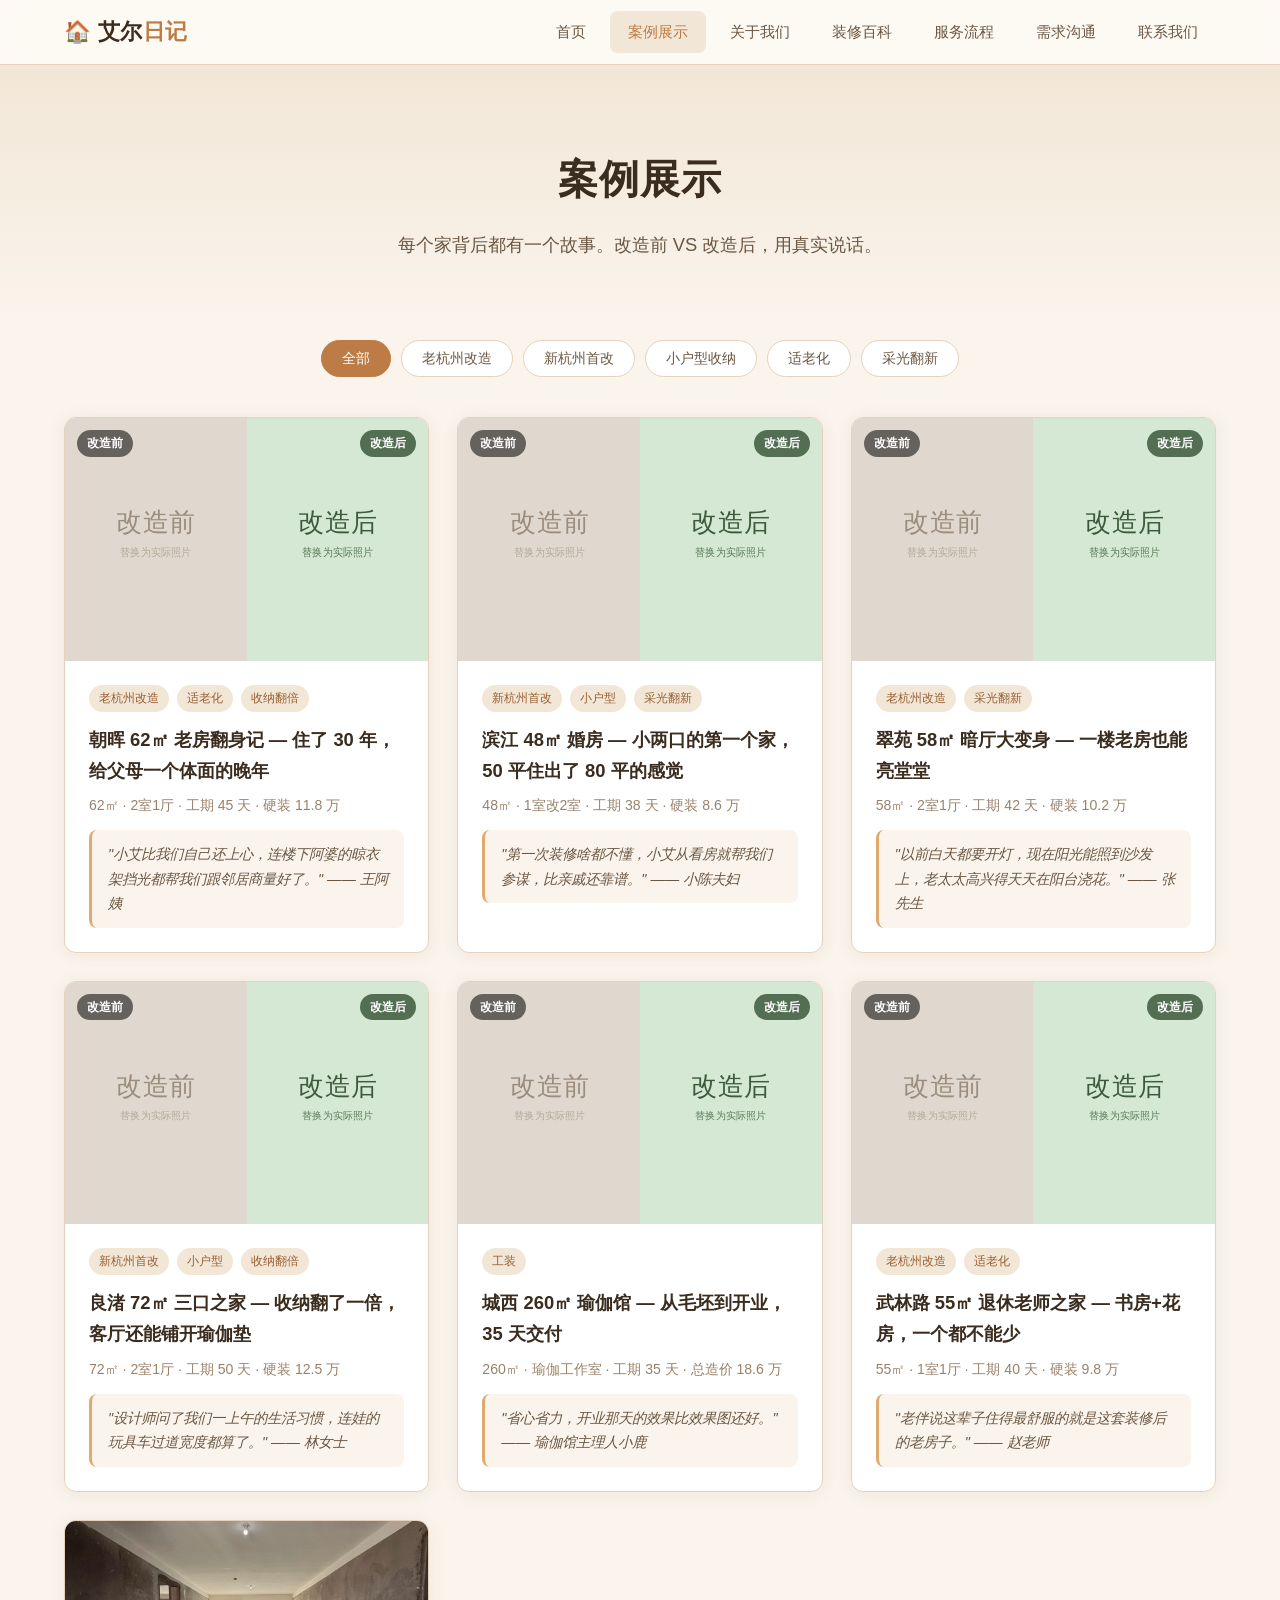
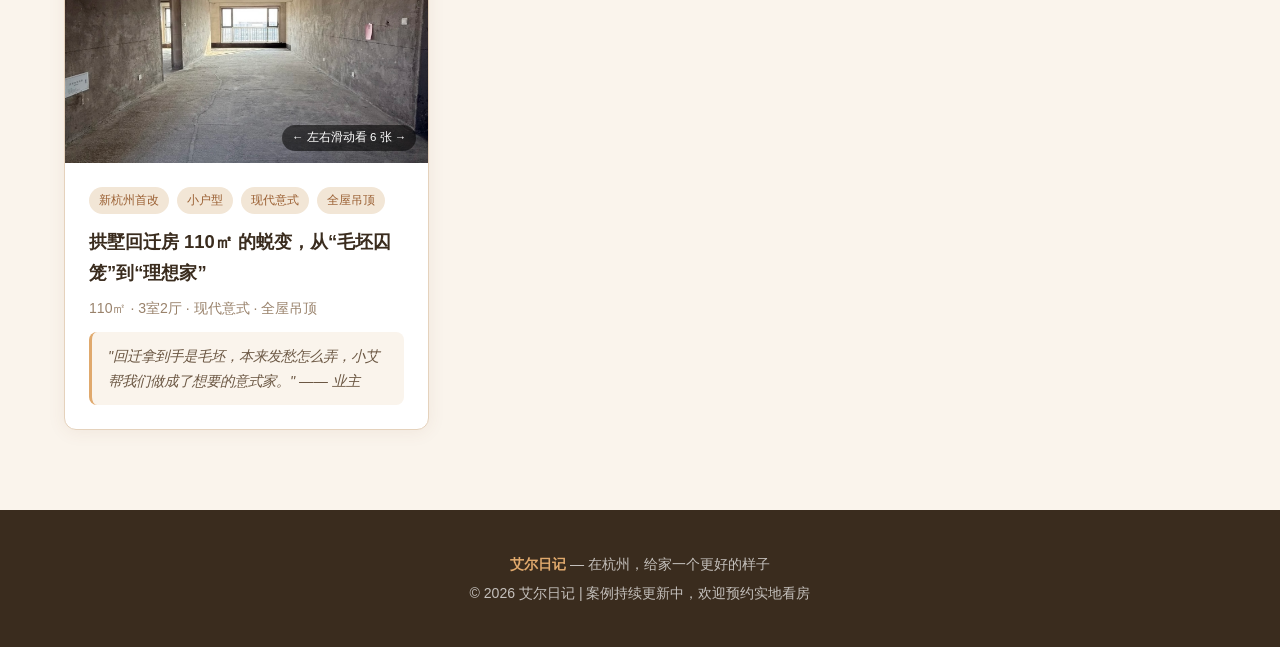
==== cases.html @ b2e61231 "艾尔日记官网 v1.0 上线版" ====
<!DOCTYPE html>
<html lang="zh-CN">
<head>
  <meta charset="UTF-8">
  <meta name="viewport" content="width=device-width, initial-scale=1.0">
  <meta name="description" content="艾尔日记案例展示 — 杭州老破小改造真实案例，改造前后对比，业主真实评价。">
  <title>案例展示 — 艾尔日记</title>
  <link rel="stylesheet" href="css/style.css">
</head>
<body>

<nav class="nav">
  <div class="nav-inner">
    <a href="index.html" class="nav-logo">🏠 艾尔<span>日记</span></a>
    <button class="nav-toggle" aria-label="菜单"><span></span><span></span><span></span></button>
    <ul class="nav-links">
      <li><a href="index.html">首页</a></li>
      <li><a href="cases.html" class="active">案例展示</a></li>
      <li><a href="about.html">关于我们</a></li>
      <li><a href="wiki.html">装修百科</a></li>
      <li><a href="process.html">服务流程</a></li>
      <li><a href="inquiry.html">需求沟通</a></li>
      <li><a href="contact.html">联系我们</a></li>
    </ul>
  </div>
</nav>

<section class="page-hero">
  <h1>案例展示</h1>
  <p class="subtitle">每个家背后都有一个故事。改造前 VS 改造后，用真实说话。</p>
</section>

<div class="filter-bar">
  <button class="filter-btn active" data-tag="all">全部</button>
  <button class="filter-btn" data-tag="老杭州">老杭州改造</button>
  <button class="filter-btn" data-tag="新杭州">新杭州首改</button>
  <button class="filter-btn" data-tag="小户型">小户型收纳</button>
  <button class="filter-btn" data-tag="适老化">适老化</button>
  <button class="filter-btn" data-tag="采光">采光翻新</button>
</div>

<div class="case-grid">

  <!-- 案例 1 -->
  <article class="case-card">
    <div class="case-compare">
      <img src="images/placeholder-before.svg" alt="改造前" onerror="this.style.background='#e0d8cf'; this.style.display='flex'; this.style.alignItems='center'; this.style.justifyContent='center'; this.nextElementSibling.style.background='#3d5a3c20'; this.nextElementSibling.style.display='flex'; this.nextElementSibling.style.alignItems='center'; this.nextElementSibling.style.justifyContent='center';">
      <img src="images/placeholder-after.svg" alt="改造后">
      <span class="compare-label before">改造前</span>
      <span class="compare-label after">改造后</span>
    </div>
    <div class="case-body">
      <div class="case-tags">
        <span class="case-tag">老杭州改造</span>
        <span class="case-tag">适老化</span>
        <span class="case-tag">收纳翻倍</span>
      </div>
      <h3>朝晖 62㎡ 老房翻身记 — 住了 30 年，给父母一个体面的晚年</h3>
      <div class="case-info">62㎡ · 2室1厅 · 工期 45 天 · 硬装 11.8 万</div>
      <div class="case-quote">"小艾比我们自己还上心，连楼下阿婆的晾衣架挡光都帮我们跟邻居商量好了。" —— 王阿姨</div>
    </div>
  </article>

  <!-- 案例 2 -->
  <article class="case-card">
    <div class="case-compare">
      <img src="images/placeholder-before.svg" alt="改造前" onerror="this.style.background='#e0d8cf'; this.style.display='flex'; this.style.alignItems='center'; this.style.justifyContent='center'; this.nextElementSibling.style.background='#3d5a3c20'; this.nextElementSibling.style.display='flex'; this.nextElementSibling.style.alignItems='center'; this.nextElementSibling.style.justifyContent='center';">
      <img src="images/placeholder-after.svg" alt="改造后">
      <span class="compare-label before">改造前</span>
      <span class="compare-label after">改造后</span>
    </div>
    <div class="case-body">
      <div class="case-tags">
        <span class="case-tag">新杭州首改</span>
        <span class="case-tag">小户型</span>
        <span class="case-tag">采光翻新</span>
      </div>
      <h3>滨江 48㎡ 婚房 — 小两口的第一个家，50 平住出了 80 平的感觉</h3>
      <div class="case-info">48㎡ · 1室改2室 · 工期 38 天 · 硬装 8.6 万</div>
      <div class="case-quote">"第一次装修啥都不懂，小艾从看房就帮我们参谋，比亲戚还靠谱。" —— 小陈夫妇</div>
    </div>
  </article>

  <!-- 案例 3 -->
  <article class="case-card">
    <div class="case-compare">
      <img src="images/placeholder-before.svg" alt="改造前" onerror="this.style.background='#e0d8cf'; this.style.display='flex'; this.style.alignItems='center'; this.style.justifyContent='center'; this.nextElementSibling.style.background='#3d5a3c20'; this.nextElementSibling.style.display='flex'; this.nextElementSibling.style.alignItems='center'; this.nextElementSibling.style.justifyContent='center';">
      <img src="images/placeholder-after.svg" alt="改造后">
      <span class="compare-label before">改造前</span>
      <span class="compare-label after">改造后</span>
    </div>
    <div class="case-body">
      <div class="case-tags">
        <span class="case-tag">老杭州改造</span>
        <span class="case-tag">采光翻新</span>
      </div>
      <h3>翠苑 58㎡ 暗厅大变身 — 一楼老房也能亮堂堂</h3>
      <div class="case-info">58㎡ · 2室1厅 · 工期 42 天 · 硬装 10.2 万</div>
      <div class="case-quote">"以前白天都要开灯，现在阳光能照到沙发上，老太太高兴得天天在阳台浇花。" —— 张先生</div>
    </div>
  </article>

  <!-- 案例 4 -->
  <article class="case-card">
    <div class="case-compare">
      <img src="images/placeholder-before.svg" alt="改造前" onerror="this.style.background='#e0d8cf'; this.style.display='flex'; this.style.alignItems='center'; this.style.justifyContent='center'; this.nextElementSibling.style.background='#3d5a3c20'; this.nextElementSibling.style.display='flex'; this.nextElementSibling.style.alignItems='center'; this.nextElementSibling.style.justifyContent='center';">
      <img src="images/placeholder-after.svg" alt="改造后">
      <span class="compare-label before">改造前</span>
      <span class="compare-label after">改造后</span>
    </div>
    <div class="case-body">
      <div class="case-tags">
        <span class="case-tag">新杭州首改</span>
        <span class="case-tag">小户型</span>
        <span class="case-tag">收纳翻倍</span>
      </div>
      <h3>良渚 72㎡ 三口之家 — 收纳翻了一倍，客厅还能铺开瑜伽垫</h3>
      <div class="case-info">72㎡ · 2室1厅 · 工期 50 天 · 硬装 12.5 万</div>
      <div class="case-quote">"设计师问了我们一上午的生活习惯，连娃的玩具车过道宽度都算了。" —— 林女士</div>
    </div>
  </article>

  <!-- 案例 5 -->
  <article class="case-card">
    <div class="case-compare">
      <img src="images/placeholder-before.svg" alt="改造前" onerror="this.style.background='#e0d8cf'; this.style.display='flex'; this.style.alignItems='center'; this.style.justifyContent='center'; this.nextElementSibling.style.background='#3d5a3c20'; this.nextElementSibling.style.display='flex'; this.nextElementSibling.style.alignItems='center'; this.nextElementSibling.style.justifyContent='center';">
      <img src="images/placeholder-after.svg" alt="改造后">
      <span class="compare-label before">改造前</span>
      <span class="compare-label after">改造后</span>
    </div>
    <div class="case-body">
      <div class="case-tags">
        <span class="case-tag">工装</span>
      </div>
      <h3>城西 260㎡ 瑜伽馆 — 从毛坯到开业，35 天交付</h3>
      <div class="case-info">260㎡ · 瑜伽工作室 · 工期 35 天 · 总造价 18.6 万</div>
      <div class="case-quote">"省心省力，开业那天的效果比效果图还好。" —— 瑜伽馆主理人小鹿</div>
    </div>
  </article>

  <!-- 案例 6 -->
  <article class="case-card">
    <div class="case-compare">
      <img src="images/placeholder-before.svg" alt="改造前" onerror="this.style.background='#e0d8cf'; this.style.display='flex'; this.style.alignItems='center'; this.style.justifyContent='center'; this.nextElementSibling.style.background='#3d5a3c20'; this.nextElementSibling.style.display='flex'; this.nextElementSibling.style.alignItems='center'; this.nextElementSibling.style.justifyContent='center';">
      <img src="images/placeholder-after.svg" alt="改造后">
      <span class="compare-label before">改造前</span>
      <span class="compare-label after">改造后</span>
    </div>
    <div class="case-body">
      <div class="case-tags">
        <span class="case-tag">老杭州改造</span>
        <span class="case-tag">适老化</span>
      </div>
      <h3>武林路 55㎡ 退休老师之家 — 书房+花房，一个都不能少</h3>
      <div class="case-info">55㎡ · 1室1厅 · 工期 40 天 · 硬装 9.8 万</div>
      <div class="case-quote">"老伴说这辈子住得最舒服的就是这套装修后的老房子。" —— 赵老师</div>
    </div>
  </article>

  <!-- 案例 7：拱墅回迁房 110㎡ 六图相册 -->
  <article class="case-card">
    <div class="case-gallery-wrap">
      <div class="case-gallery">
        <img src="images/case-gs-1.jpg" alt="拱墅回迁房 改造实景 1">
        <img src="images/case-gs-2.jpg" alt="拱墅回迁房 改造实景 2">
        <img src="images/case-gs-3.jpg" alt="拱墅回迁房 改造实景 3">
        <img src="images/case-gs-4.jpg" alt="拱墅回迁房 改造实景 4">
        <img src="images/case-gs-5.jpg" alt="拱墅回迁房 改造实景 5">
        <img src="images/case-gs-6.jpg" alt="拱墅回迁房 改造实景 6">
        <span class="gallery-hint">← 左右滑动看 6 张 →</span>
      </div>
    </div>
    <div class="case-body">
      <div class="case-tags">
        <span class="case-tag">新杭州首改</span>
        <span class="case-tag">小户型</span>
        <span class="case-tag">现代意式</span>
        <span class="case-tag">全屋吊顶</span>
      </div>
      <h3>拱墅回迁房 110㎡ 的蜕变，从“毛坯囚笼”到“理想家”</h3>
      <div class="case-info">110㎡ · 3室2厅 · 现代意式 · 全屋吊顶</div>
      <div class="case-quote">"回迁拿到手是毛坯，本来发愁怎么弄，小艾帮我们做成了想要的意式家。" —— 业主</div>
    </div>
  </article>

</div>

<!-- 图片放大灯箱 -->
<div class="lightbox" id="lightbox" aria-hidden="true">
  <button class="lightbox-close" type="button" aria-label="关闭">&times;</button>
  <button class="lightbox-prev" type="button" aria-label="上一张">&#10094;</button>
  <img class="lightbox-img" src="" alt="">
  <button class="lightbox-next" type="button" aria-label="下一张">&#10095;</button>
</div>

<footer class="footer">
  <p><span class="footer-name">艾尔日记</span> — 在杭州，给家一个更好的样子</p>
  <p>© 2026 艾尔日记 | 案例持续更新中，欢迎预约实地看房</p>
</footer>

<script src="js/main.js"></script>
</body>
</html>
---- css/style.css ----
/* ===== 艾尔日记 — 全局样式 ===== */
:root {
  --primary: #BD7B45;
  --primary-dark: #9A5F32;
  --primary-soft: #C98A57;
  --secondary: #7A5235;
  --accent: #E0A96D;
  --accent-soft: #F0E2D0;
  --bg: #FAF4EC;
  --bg-light: #F2E6D6;
  --text: #3A2C1E;
  --text-light: #6B5743;
  --text-muted: #99826B;
  --white: #FFFFFF;
  --border: #E5D2BC;
  --shadow: 0 2px 18px rgba(122, 82, 53, 0.08);
  --shadow-hover: 0 6px 28px rgba(122, 82, 53, 0.16);
  --radius: 12px;
  --radius-sm: 8px;
  --max-width: 1200px;
  --font-main: "PingFang SC", "Microsoft YaHei", "Hiragino Sans GB", -apple-system, sans-serif;
}

*, *::before, *::after { box-sizing: border-box; margin: 0; padding: 0; }

html { scroll-behavior: smooth; font-size: 16px; }

body {
  font-family: var(--font-main);
  color: var(--text);
  background: var(--bg);
  line-height: 1.7;
  -webkit-font-smoothing: antialiased;
  background-image: url('images/pattern.svg');
  background-repeat: repeat;
  background-size: 200px;
  overflow-x: hidden;
}

a { color: var(--primary); text-decoration: none; transition: color 0.2s; }
a:hover { color: var(--primary-dark); }

img { max-width: 100%; height: auto; display: block; }

/* ===== 导航 ===== */
.nav {
  position: sticky; top: 0; z-index: 100;
  background: rgba(253, 249, 243, 0.92);
  backdrop-filter: blur(12px);
  border-bottom: 1px solid var(--border);
}
.nav-inner {
  max-width: var(--max-width);
  margin: 0 auto;
  padding: 0 24px;
  display: flex;
  align-items: center;
  justify-content: space-between;
  height: 64px;
}
.nav-logo {
  font-size: 1.35rem;
  font-weight: 700;
  color: var(--text);
  letter-spacing: 0.02em;
}
.nav-logo span { color: var(--primary); }
.nav-links { display: flex; gap: 6px; list-style: none; }
.nav-links a {
  display: block;
  padding: 8px 18px;
  border-radius: var(--radius-sm);
  color: var(--text-light);
  font-size: 0.95rem;
  transition: all 0.2s;
}
.nav-links a:hover,
.nav-links a.active {
  background: var(--bg-light);
  color: var(--primary);
}
.nav-toggle { display: none; background: none; border: none; cursor: pointer; padding: 8px; }
.nav-toggle span { display: block; width: 24px; height: 2px; background: var(--text); margin: 5px 0; transition: 0.3s; border-radius: 2px; }

/* ===== 容器 ===== */
.container { max-width: var(--max-width); margin: 0 auto; padding: 0 24px; }

/* ===== 页面头部 ===== */
.page-hero {
  text-align: center;
  padding: 80px 24px 60px;
  background: linear-gradient(180deg, var(--bg-light) 0%, var(--bg) 100%);
}
.page-hero h1 {
  font-size: 2.5rem;
  font-weight: 700;
  color: var(--text);
  margin-bottom: 16px;
  letter-spacing: 0.03em;
}
.page-hero .subtitle {
  font-size: 1.15rem;
  color: var(--text-light);
  max-width: 600px;
  margin: 0 auto;
}

/* ===== 按钮 ===== */
.btn {
  display: inline-block;
  padding: 14px 36px;
  border-radius: 50px;
  font-size: 1rem;
  font-weight: 600;
  text-align: center;
  cursor: pointer;
  border: none;
  transition: all 0.25s;
  font-family: var(--font-main);
}
.btn-primary {
  background: var(--primary);
  color: var(--white);
}
.btn-primary:hover {
  background: var(--primary-dark);
  color: var(--white);
  transform: translateY(-1px);
  box-shadow: var(--shadow-hover);
}
.btn-outline {
  background: var(--white);
  color: var(--primary);
  border: 2px solid var(--primary);
}
.btn-outline:hover {
  background: var(--primary);
  color: var(--white);
}

/* ===== 首页 Hero ===== */
.hero {
  padding: 80px 24px 60px;
  background: linear-gradient(180deg, var(--bg-light) 0%, var(--bg) 100%);
}
.hero-inner {
  max-width: var(--max-width);
  margin: 0 auto;
  display: flex;
  flex-direction: column;
  gap: 32px;
}
.hero-text { text-align: left; }
.hero-text h1 {
  font-size: 2.9rem;
  font-weight: 800;
  color: var(--text);
  margin-bottom: 18px;
  letter-spacing: 0.03em;
  line-height: 1.25;
}
.hero-text h1 span { color: var(--primary); }
.hero-text .hero-desc {
  font-size: 1.18rem;
  color: var(--text-light);
  max-width: 560px;
  margin: 0;
  line-height: 1.8;
}
.hero-bottom {
  display: grid;
  grid-template-columns: 1fr 0.8fr;
  gap: 40px;
  align-items: center;
}
.hero-btns { display: flex; gap: 16px; flex-wrap: wrap; }
.hero-visual {
  display: flex;
  justify-content: center;
  align-items: center;
}
.hero-visual img {
  width: 100%;
  max-width: 420px;
  height: auto;
  border-radius: var(--radius);
  box-shadow: var(--shadow-hover);
}

/* ===== 图片放大灯箱 ===== */
.lightbox {
  position: fixed;
  inset: 0;
  background: rgba(30, 22, 14, 0.92);
  display: none;
  align-items: center;
  justify-content: center;
  z-index: 200;
  padding: 24px;
}
.lightbox.open { display: flex; }
.lightbox-img {
  max-width: 92vw;
  max-height: 86vh;
  border-radius: var(--radius-sm);
  box-shadow: 0 10px 40px rgba(0,0,0,0.5);
  object-fit: contain;
}
.lightbox-close,
.lightbox-prev,
.lightbox-next {
  position: absolute;
  background: rgba(255,255,255,0.15);
  color: #fff;
  border: none;
  cursor: pointer;
  border-radius: 50%;
  display: flex;
  align-items: center;
  justify-content: center;
  transition: background 0.2s;
}
.lightbox-close:hover,
.lightbox-prev:hover,
.lightbox-next:hover { background: rgba(255,255,255,0.32); }
.lightbox-close { top: 18px; right: 18px; width: 44px; height: 44px; font-size: 1.8rem; line-height: 1; }
.lightbox-prev,
.lightbox-next { top: 50%; transform: translateY(-50%); width: 48px; height: 48px; font-size: 1.5rem; }
.lightbox-prev { left: 14px; }
.lightbox-next { right: 14px; }
.case-gallery img,
.case-compare img { cursor: zoom-in; }

/* ===== 关于页插画 ===== */
.about-hero-img {
  display: flex;
  justify-content: center;
  margin: 0 auto 4px;
}
.about-intro { margin-top: 0; }
.about-hero-img img {
  width: 100%;
  max-width: 420px;
  height: auto;
}

/* ===== 联系页装饰 ===== */
.contact-deco {
  width: 64px;
  height: 64px;
  margin-bottom: 4px;
}

/* ===== 信任标签 ===== */
.trust-bar {
  display: flex;
  justify-content: center;
  gap: 32px;
  flex-wrap: wrap;
  padding: 40px 24px;
  max-width: var(--max-width);
  margin: 0 auto;
}
.trust-item {
  display: flex;
  align-items: center;
  gap: 10px;
  color: var(--text-light);
  font-size: 0.95rem;
}
.trust-item .trust-icon {
  width: 40px; height: 40px;
  background: var(--bg-light);
  border-radius: 50%;
  display: flex; align-items: center; justify-content: center;
  font-size: 1.2rem;
  flex-shrink: 0;
}

/* ===== 信任数据带 ===== */
.stat-band {
  display: grid;
  grid-template-columns: repeat(4, 1fr);
  gap: 24px;
  max-width: var(--max-width);
  margin: 24px auto;
  padding: 44px 32px;
  background: linear-gradient(135deg, var(--primary) 0%, var(--primary-dark) 100%);
  border-radius: var(--radius);
  box-shadow: var(--shadow-hover);
}
.stat-item { text-align: center; color: var(--white); }
.stat-num {
  font-size: 2.8rem;
  font-weight: 800;
  line-height: 1;
  letter-spacing: -0.02em;
}
.stat-num span { font-size: 1.2rem; font-weight: 600; margin-left: 2px; }
.stat-label {
  margin-top: 8px;
  font-size: 0.9rem;
  opacity: 0.92;
}

/* ===== 免费服务 CTA ===== */
.free-cta {
  max-width: var(--max-width);
  margin: 0 auto;
  padding: 60px 24px 40px;
  text-align: center;
}
.free-cta-title {
  font-size: 1.7rem;
  font-weight: 700;
  color: var(--text);
  margin-bottom: 32px;
}
.free-cta-grid {
  display: grid;
  grid-template-columns: repeat(3, 1fr);
  gap: 24px;
}
.free-card {
  background: var(--white);
  border-radius: var(--radius);
  padding: 40px 28px;
  box-shadow: var(--shadow);
  border: 1px solid var(--border);
  transition: all 0.3s;
  color: var(--text);
}
.free-card:hover {
  transform: translateY(-4px);
  box-shadow: var(--shadow-hover);
  border-color: var(--primary);
}
.free-icon {
  font-size: 3.4rem;
  margin-bottom: 16px;
}
.free-card p {
  line-height: 1.85;
  font-size: 0.9rem;
}
.free-card h3 {
  font-size: 1.2rem;
  margin-bottom: 8px;
  color: var(--primary-dark);
}
.free-card p {
  color: var(--text-light);
  font-size: 0.92rem;
}

/* ===== 双入口卡片 ===== */
.dual-entry {
  display: grid;
  grid-template-columns: 1fr 1fr;
  gap: 24px;
  padding: 40px 24px 80px;
  max-width: var(--max-width);
  margin: 0 auto;
}
.entry-card {
  background: var(--white);
  border-radius: var(--radius);
  padding: 48px 40px;
  box-shadow: var(--shadow);
  transition: all 0.3s;
  border: 1px solid var(--border);
}
.entry-card:hover {
  transform: translateY(-4px);
  box-shadow: var(--shadow-hover);
}
.entry-card .card-icon { font-size: 2.5rem; margin-bottom: 16px; }
.entry-card h3 {
  font-size: 1.4rem;
  font-weight: 700;
  margin-bottom: 12px;
  color: var(--text);
}
.entry-card p {
  color: var(--text-light);
  margin-bottom: 24px;
  line-height: 1.8;
}
.entry-card .card-tags { display: flex; gap: 8px; flex-wrap: wrap; }
.entry-card .tag {
  padding: 4px 12px;
  background: var(--bg-light);
  border-radius: 50px;
  font-size: 0.82rem;
  color: var(--text-light);
}

/* ===== 案例卡片 ===== */
.case-grid {
  display: grid;
  grid-template-columns: repeat(auto-fill, minmax(300px, 1fr));
  gap: 28px;
  padding: 40px 24px 80px;
  max-width: var(--max-width);
  margin: 0 auto;
}
.case-grid > * { min-width: 0; }
.case-card {
  background: var(--white);
  border-radius: var(--radius);
  overflow: hidden;
  box-shadow: var(--shadow);
  transition: all 0.3s;
  border: 1px solid var(--border);
}
.case-card:hover {
  transform: translateY(-3px);
  box-shadow: var(--shadow-hover);
}

/* 多图横滑相册 */
.case-gallery {
  display: flex;
  gap: 0;
  overflow-x: auto;
  scroll-snap-type: x mandatory;
  -webkit-overflow-scrolling: touch;
  aspect-ratio: 3 / 2;
  background: var(--bg-light);
}
.case-gallery img {
  flex: 0 0 100%;
  width: 100%;
  height: 100%;
  object-fit: cover;
  scroll-snap-align: start;
}
.case-gallery .gallery-hint {
  position: absolute;
  right: 12px;
  bottom: 12px;
  background: rgba(0,0,0,0.55);
  color: #fff;
  font-size: 0.72rem;
  padding: 3px 10px;
  border-radius: 50px;
  pointer-events: none;
}
.case-gallery-wrap { position: relative; }

.case-compare {
  display: grid;
  grid-template-columns: 1fr 1fr;
  position: relative;
  aspect-ratio: 3/2;
  overflow: hidden;
}
.case-compare img {
  width: 100%; height: 100%;
  object-fit: cover;
}
.case-compare .compare-label {
  position: absolute;
  top: 12px;
  padding: 3px 10px;
  border-radius: 50px;
  font-size: 0.75rem;
  font-weight: 600;
  color: var(--white);
}
.compare-label.before { left: 12px; background: rgba(0,0,0,0.55); }
.compare-label.after { right: 12px; background: rgba(61, 90, 60, 0.85); }
.case-body { padding: 24px; }
.case-body .case-tags { display: flex; gap: 8px; flex-wrap: wrap; margin-bottom: 12px; }
.case-body .case-tag {
  padding: 3px 10px;
  background: var(--bg-light);
  border-radius: 50px;
  font-size: 0.78rem;
  color: var(--primary-dark);
}
.case-body h3 { font-size: 1.15rem; margin-bottom: 8px; color: var(--text); }
.case-body .case-info {
  color: var(--text-muted);
  font-size: 0.88rem;
  margin-bottom: 12px;
}
.case-body .case-quote {
  padding: 12px 16px;
  background: var(--bg);
  border-radius: var(--radius-sm);
  color: var(--text-light);
  font-size: 0.9rem;
  font-style: italic;
  border-left: 3px solid var(--accent);
}

/* ===== 筛选标签 ===== */
.filter-bar {
  display: flex;
  gap: 10px;
  flex-wrap: wrap;
  justify-content: center;
  padding: 20px 24px 0;
}
.filter-btn {
  padding: 8px 20px;
  border-radius: 50px;
  border: 1px solid var(--border);
  background: var(--white);
  color: var(--text-light);
  font-size: 0.9rem;
  cursor: pointer;
  transition: all 0.2s;
  font-family: var(--font-main);
}
.filter-btn:hover, .filter-btn.active {
  background: var(--primary);
  color: var(--white);
  border-color: var(--primary);
}

/* ===== 关于我们 ===== */
.about-section {
  padding: 60px 24px;
  max-width: var(--max-width);
  margin: 0 auto;
}
.about-intro { text-align: center; max-width: 720px; margin: 0 auto 60px; }
.about-intro p { color: var(--text-light); line-height: 1.9; margin-bottom: 16px; font-size: 1.05rem; }
.team-grid {
  display: grid;
  grid-template-columns: repeat(3, 1fr);
  gap: 28px;
  margin-bottom: 60px;
}
.team-card {
  background: var(--white);
  border-radius: var(--radius);
  padding: 40px 28px;
  text-align: center;
  box-shadow: var(--shadow);
  border: 1px solid var(--border);
}
.team-card .team-avatar {
  width: 80px; height: 80px;
  border-radius: 50%;
  background: var(--bg-light);
  margin: 0 auto 20px;
  display: flex; align-items: center; justify-content: center;
  font-size: 2rem;
}
.team-card h3 { font-size: 1.15rem; margin-bottom: 4px; }
.team-card .role {
  color: var(--primary);
  font-size: 0.9rem;
  font-weight: 600;
  margin-bottom: 12px;
}
.team-card p { color: var(--text-light); font-size: 0.9rem; line-height: 1.7; }

/* ===== 价值主张 ===== */
.value-banner {
  background: var(--secondary);
  color: var(--white);
  text-align: center;
  padding: 60px 24px;
  border-radius: var(--radius);
  margin: 40px auto;
  max-width: var(--max-width);
}
.value-banner h2 { font-size: 1.6rem; margin-bottom: 12px; }
.value-banner p { opacity: 0.9; font-size: 1.05rem; }

/* ===== 百科/知识库 ===== */
.wiki-grid {
  display: grid;
  grid-template-columns: repeat(auto-fill, minmax(280px, 1fr));
  gap: 24px;
  padding: 40px 24px 80px;
  max-width: var(--max-width);
  margin: 0 auto;
}
.wiki-grid > * { min-width: 0; }
.wiki-card {
  background: var(--white);
  border-radius: var(--radius);
  padding: 36px 28px;
  box-shadow: var(--shadow);
  border: 1px solid var(--border);
  transition: all 0.3s;
}
.wiki-card:hover { transform: translateY(-2px); box-shadow: var(--shadow-hover); }
.wiki-card .wiki-icon { font-size: 2rem; margin-bottom: 16px; }
.wiki-card h3 { font-size: 1.15rem; margin-bottom: 10px; color: var(--text); }
.wiki-card p { color: var(--text-light); font-size: 0.93rem; line-height: 1.7; }
.wiki-card .wiki-more {
  display: inline-block;
  margin-top: 16px;
  color: var(--primary);
  font-weight: 600;
  font-size: 0.9rem;
}

/* ===== 服务流程 ===== */
.process-section {
  padding: 60px 24px 80px;
  max-width: var(--max-width);
  margin: 0 auto;
}
.process-steps {
  display: flex;
  flex-direction: column;
  gap: 0;
  counter-reset: step;
}
.process-step {
  display: grid;
  grid-template-columns: 80px 1fr;
  gap: 32px;
  padding: 32px 0;
  border-bottom: 1px solid var(--border);
  align-items: start;
}
.process-step:last-child { border-bottom: none; }
.step-number {
  width: 64px; height: 64px;
  border-radius: 50%;
  background: var(--primary);
  color: var(--white);
  display: flex; align-items: center; justify-content: center;
  font-size: 1.5rem;
  font-weight: 700;
  flex-shrink: 0;
}
.step-content h3 { font-size: 1.2rem; margin-bottom: 8px; color: var(--text); }
.step-content p { color: var(--text-light); margin-bottom: 6px; }
.step-content .step-gain {
  display: inline-block;
  padding: 4px 12px;
  background: var(--bg-light);
  border-radius: 50px;
  font-size: 0.85rem;
  color: var(--primary-dark);
  margin-top: 8px;
}
.process-note {
  margin-top: 28px;
  padding: 18px 24px;
  background: var(--bg-light);
  border-radius: var(--radius-sm);
  color: var(--text-light);
  font-size: 0.93rem;
  text-align: center;
}

/* ===== 表单 ===== */
.form-section {
  padding: 60px 24px 80px;
  max-width: var(--max-width);
  margin: 0 auto;
}
.form-wrapper {
  max-width: 720px;
  margin: 0 auto;
  background: var(--white);
  padding: 48px 40px;
  border-radius: var(--radius);
  box-shadow: var(--shadow);
  border: 1px solid var(--border);
}
.form-group { margin-bottom: 24px; }
.form-group label {
  display: block;
  font-weight: 600;
  margin-bottom: 8px;
  color: var(--text);
  font-size: 0.95rem;
}
.form-group input,
.form-group select,
.form-group textarea {
  width: 100%;
  padding: 12px 16px;
  border: 1px solid var(--border);
  border-radius: var(--radius-sm);
  font-size: 0.95rem;
  font-family: var(--font-main);
  color: var(--text);
  background: var(--bg);
  transition: border-color 0.2s;
}
.form-group input:focus,
.form-group select:focus,
.form-group textarea:focus {
  outline: none;
  border-color: var(--primary);
}
.form-group textarea { min-height: 120px; resize: vertical; }
.form-group .help-text {
  font-size: 0.82rem;
  color: var(--text-muted);
  margin-top: 4px;
}
.form-row { display: grid; grid-template-columns: 1fr 1fr; gap: 16px; }
.form-submit { text-align: center; margin-top: 8px; }

/* ===== 联系页 ===== */
.contact-grid {
  display: grid;
  grid-template-columns: 1fr 1fr;
  gap: 40px;
  padding: 40px 24px 80px;
  max-width: var(--max-width);
  margin: 0 auto;
}
.contact-info h2 { font-size: 1.6rem; margin-bottom: 16px; color: var(--text); }
.contact-info .contact-item {
  display: flex; align-items: center; gap: 12px;
  padding: 16px 0;
  border-bottom: 1px solid var(--border);
}
.contact-item .ci-icon { font-size: 1.4rem; flex-shrink: 0; }
.contact-item .ci-text { color: var(--text-light); line-height: 1.6; }
.copy-btn {
  display: inline-block;
  padding: 3px 12px;
  margin-left: 8px;
  background: var(--bg-light);
  border: 1px solid var(--border);
  border-radius: 4px;
  color: var(--primary);
  font-size: 0.8rem;
  cursor: pointer;
  transition: all 0.2s;
  font-family: var(--font-main);
}
.copy-btn:hover { background: var(--primary); color: var(--white); border-color: var(--primary); }
.copy-btn.copied { background: var(--secondary); color: var(--white); border-color: var(--secondary); }
.contact-info .contact-note {
  margin-top: 24px;
  padding: 20px;
  background: var(--bg-light);
  border-radius: var(--radius-sm);
  color: var(--text-light);
  font-size: 0.95rem;
  line-height: 1.8;
}
.contact-qr {
  text-align: center;
  background: var(--white);
  border-radius: var(--radius);
  padding: 40px;
  box-shadow: var(--shadow);
  border: 1px solid var(--border);
  display: flex;
  flex-direction: column;
  align-items: center;
  justify-content: center;
}
.contact-qr .qr-placeholder {
  width: 200px; height: 200px;
  background: var(--bg-light);
  border-radius: var(--radius-sm);
  display: flex; align-items: center; justify-content: center;
  color: var(--text-muted);
  font-size: 0.9rem;
  margin-bottom: 16px;
  border: 2px dashed var(--border);
}
.contact-qr p { color: var(--text-light); font-size: 0.9rem; }
.contact-qr .qr-image {
  width: 100%;
  max-width: 320px;
  height: auto;
  aspect-ratio: 1;
  border-radius: var(--radius-sm);
  object-fit: contain;
  margin-bottom: 16px;
}

/* ===== 页脚 ===== */
.footer {
  background: var(--text);
  color: rgba(255,255,255,0.7);
  text-align: center;
  padding: 40px 24px;
  font-size: 0.88rem;
  line-height: 2;
}
.footer .footer-name { color: var(--accent); font-weight: 600; }
.footer a { color: var(--accent); }

/* ===== 回到上方 ===== */
.back-top {
  position: fixed;
  bottom: 32px; right: 32px;
  width: 48px; height: 48px;
  border-radius: 50%;
  background: var(--primary);
  color: var(--white);
  border: none;
  cursor: pointer;
  font-size: 1.3rem;
  box-shadow: var(--shadow-hover);
  opacity: 0; visibility: hidden;
  transition: all 0.3s;
  z-index: 99;
  display: flex; align-items: center; justify-content: center;
}
.back-top.visible { opacity: 1; visibility: visible; }

/* ===== 响应式 ===== */
/* 平板及以下：双栏布局塌成单栏 */
@media (max-width: 900px) {
  .dual-entry,
  .case-grid,
  .team-grid,
  .wiki-grid,
  .free-cta-grid,
  .contact-grid { grid-template-columns: 1fr; }
  .stat-band { grid-template-columns: repeat(2, 1fr); }
  .hero-inner { grid-template-columns: 1fr; text-align: center; gap: 32px; }
  .hero-text { text-align: center; }
  .hero-text .hero-desc { margin-left: auto; margin-right: auto; }
  .hero-btns { justify-content: center; }
}

/* 手机端：导航折叠 + 关联内容并排，不做无脑单栏 */
@media (max-width: 768px) {
  /* 统一收窄内边距，但不改变布局结构 */
  .container,
  .nav-inner,
  .page-hero,
  .hero,
  .trust-bar,
  .case-grid,
  .wiki-grid,
  .process-section,
  .form-section,
  .about-section,
  .contact-grid,
  .value-banner,
  .stat-band,
  .free-cta {
    padding-left: 18px;
    padding-right: 18px;
  }
  .dual-entry { padding-left: 18px; padding-right: 18px; }

  .hero { padding: 40px 18px 28px; }
  /* 插画与文字平行：左文右图，第一屏即见信息 */
  .hero-inner {
    gap: 18px;
  }
  .hero-text { text-align: left; }
  .hero-text h1 { font-size: 1.55rem; line-height: 1.28; margin-bottom: 10px; }
  .hero-text .hero-desc { font-size: 0.92rem; margin: 0; max-width: none; }
  .hero-bottom {
    grid-template-columns: 1fr 0.7fr;
    gap: 16px;
    align-items: center;
  }
  .hero-btns { justify-content: flex-start; gap: 10px; }
  .hero-btns .btn { padding: 12px 22px; font-size: 0.9rem; }
  .hero-visual { justify-content: flex-end; }
  .hero-visual img { max-width: 150px; }

  .page-hero { padding-top: 48px; padding-bottom: 32px; }
  .page-hero h1 { font-size: 1.7rem; }
  .free-cta-title { font-size: 1.4rem; }

  /* 信任数据带：紧跟第一屏，2x2 并排 */
  .stat-band { grid-template-columns: repeat(2, 1fr); gap: 16px 12px; padding: 22px 16px; margin: 16px auto; }
  .stat-num { font-size: 2.1rem; }
  .stat-label { font-size: 0.78rem; }

  /* 导航汉堡菜单 */
  .nav-toggle { display: block; z-index: 101; }
  .nav-links {
    display: none;
    position: absolute;
    top: 64px; left: 0; right: 0;
    background: var(--white);
    flex-direction: column;
    gap: 0;
    padding: 8px 0;
    border-bottom: 1px solid var(--border);
    box-shadow: var(--shadow-hover);
    max-height: calc(100vh - 64px);
    overflow-y: auto;
  }
  .nav-links.show { display: flex; }
  .nav-links a {
    padding: 14px 24px;
    border-radius: 0;
    border-bottom: 1px solid var(--border);
    font-size: 1rem;
  }
  .nav-links li:last-child a { border-bottom: none; }

  /* 为什么选择我们：品字形（上1 + 下2 并排） */
  .free-cta-grid { grid-template-columns: 1fr 1fr; gap: 14px; }
  .free-card:first-child { grid-column: 1 / -1; }
  .free-card { padding: 24px 18px; }
  .free-icon { font-size: 2.4rem; margin-bottom: 10px; }
  .free-card h3 { font-size: 1.05rem; margin-bottom: 6px; }
  .free-card p { font-size: 0.82rem; line-height: 1.7; }

  /* 新老杭州人：左右并排 */
  .dual-entry { grid-template-columns: 1fr 1fr; gap: 14px; padding-top: 28px; padding-bottom: 56px; }
  .entry-card { padding: 24px 18px; }
  .entry-card .card-icon { font-size: 1.9rem; margin-bottom: 10px; }
  .entry-card h3 { font-size: 1.1rem; margin-bottom: 8px; }
  .entry-card p { font-size: 0.8rem; line-height: 1.6; margin-bottom: 14px; }
  .entry-card .tag { font-size: 0.72rem; padding: 3px 9px; }

  .process-step { grid-template-columns: 44px 1fr; gap: 14px; padding: 22px 0; }
  .step-number { width: 40px; height: 40px; font-size: 1.05rem; }
  .form-wrapper { padding: 28px 20px; }
  .form-row { grid-template-columns: 1fr; }
  .trust-bar { gap: 12px 8px; padding-top: 28px; padding-bottom: 28px; }
  .trust-item { font-size: 0.8rem; }
}

/* 超窄屏（iPhone SE / 小屏安卓）：仅在极窄时做最小收敛 */
@media (max-width: 380px) {
  html { font-size: 14px; }
  .hero-bottom { grid-template-columns: 1fr 0.6fr; gap: 10px; }
  .hero-visual img { max-width: 120px; }
  .hero-text h1 { font-size: 1.35rem; }
  .stat-num { font-size: 1.8rem; }
  .free-cta-grid { gap: 10px; }
  .dual-entry { gap: 10px; }
  .entry-card p { font-size: 0.72rem; }
  .contact-qr .qr-image { max-width: 200px; }
  .back-top { bottom: 18px; right: 12px; width: 40px; height: 40px; font-size: 1rem; }
}

/* ===== 动画 ===== */
@keyframes fadeUp {
  from { opacity: 0; transform: translateY(20px); }
  to { opacity: 1; transform: translateY(0); }
}
.fade-up { animation: fadeUp 0.6s ease-out; }
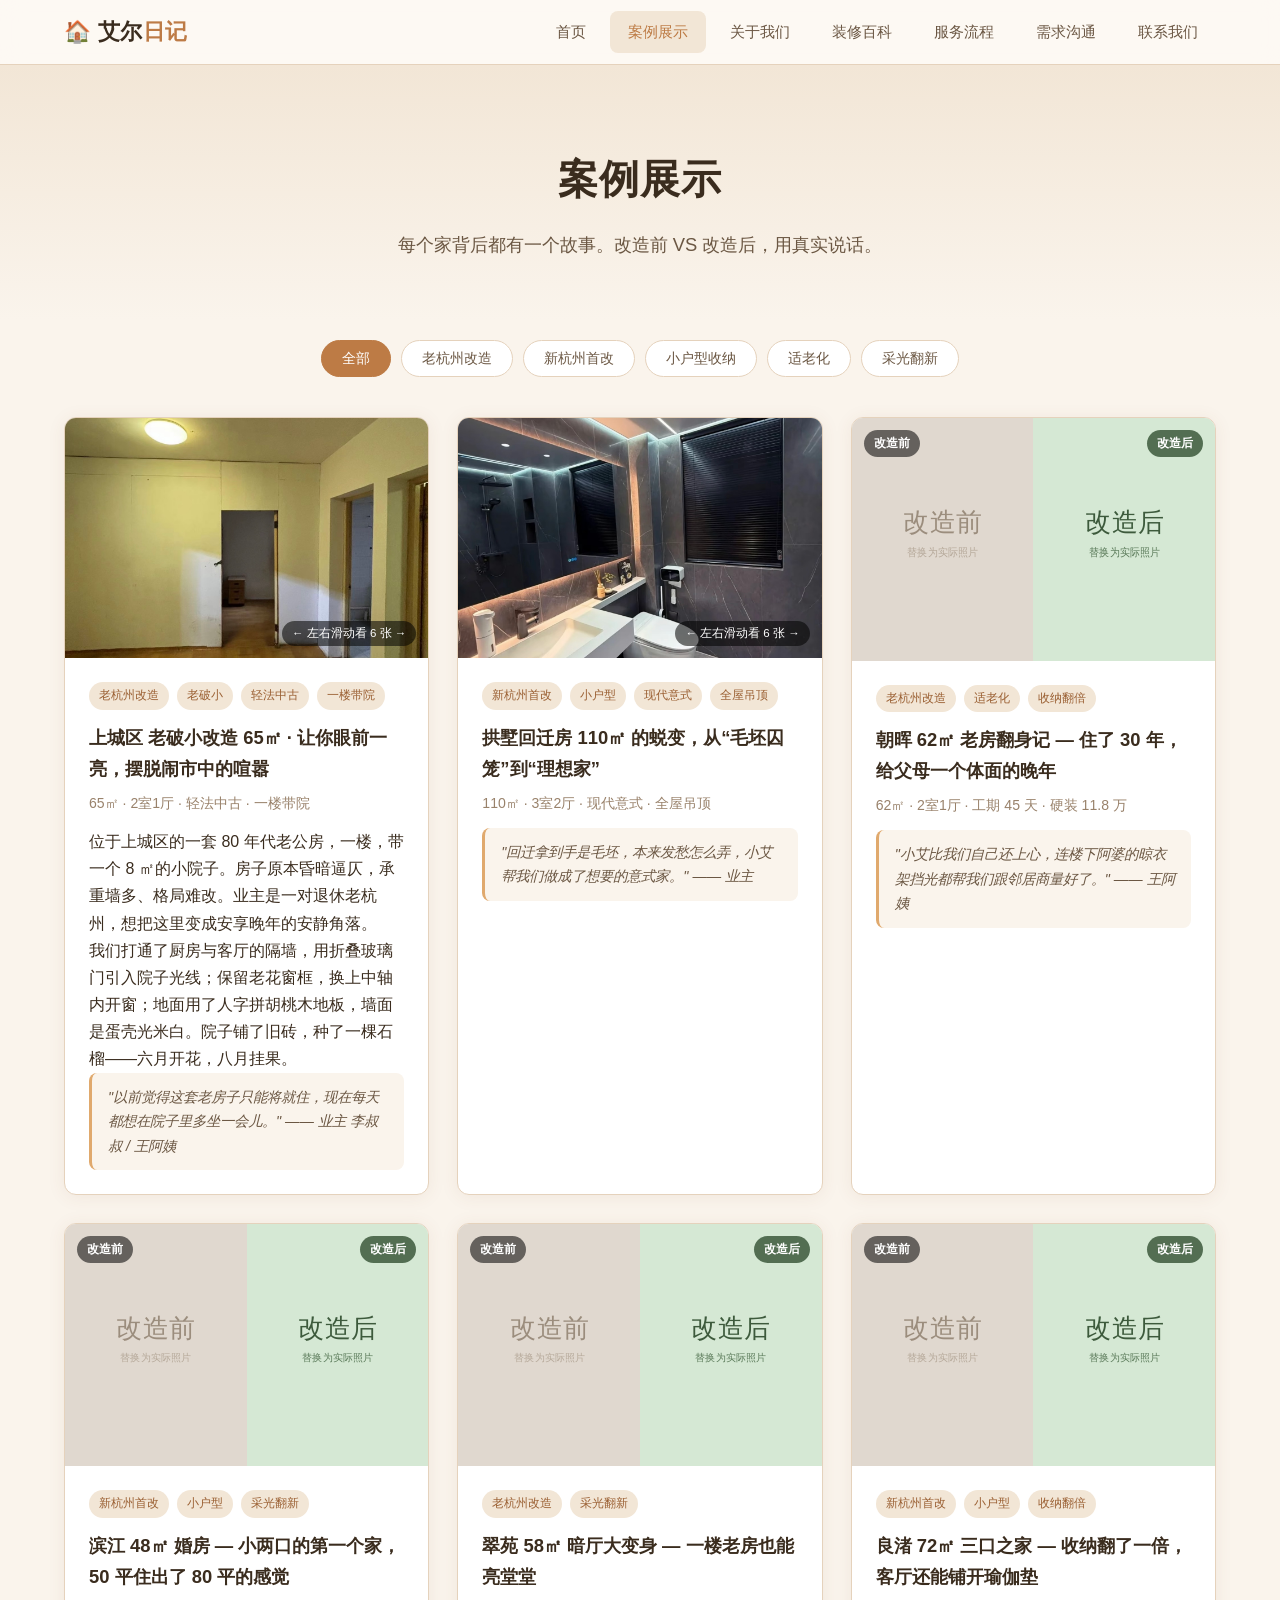
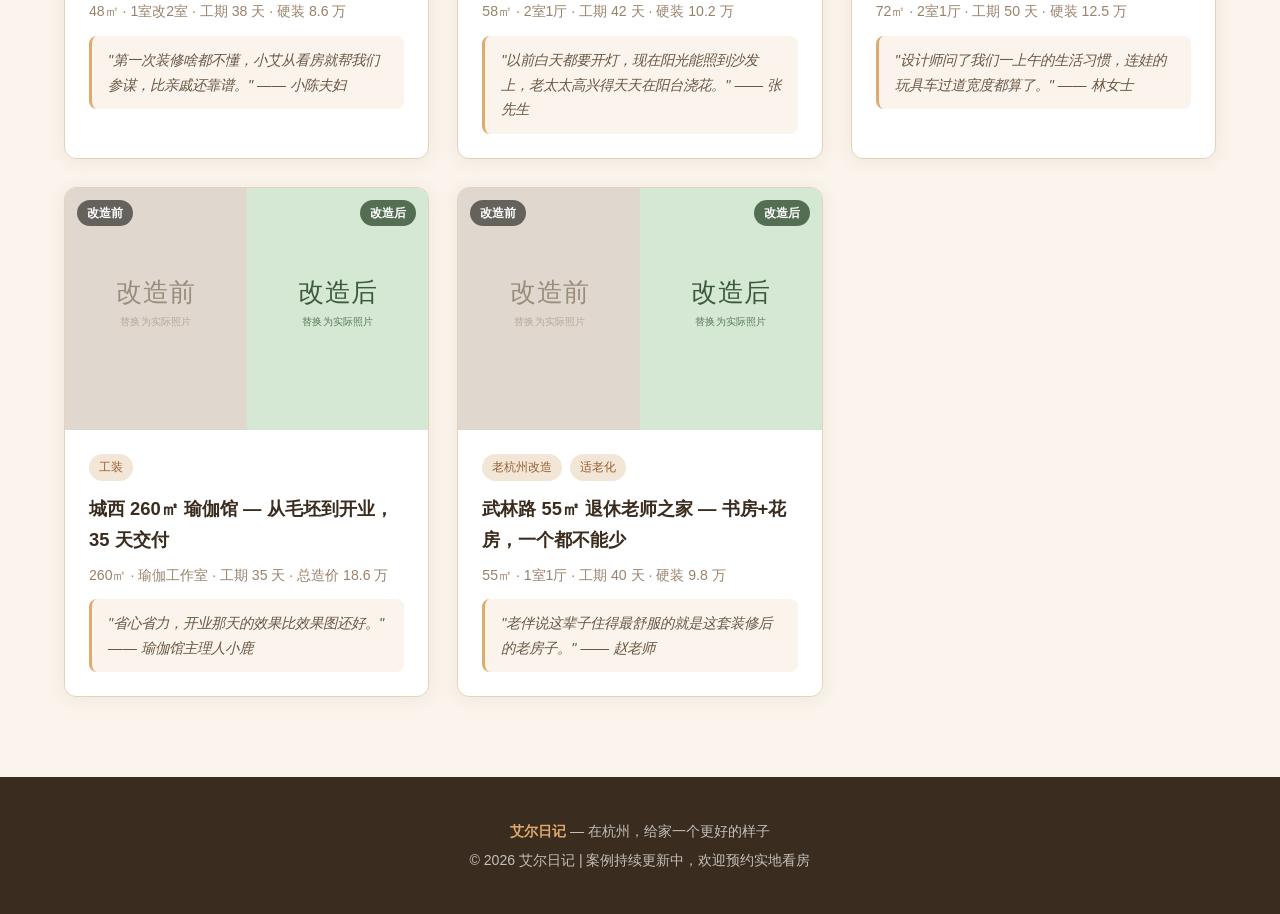
==== commit 4df9e806: "fix gallery height and add real cases" ====
--- a/cases.html
+++ b/cases.html
@@ -41,132 +41,46 @@
 
 <div class="case-grid">
 
-  <!-- 案例 1 -->
-  <article class="case-card">
-    <div class="case-compare">
-      <img src="images/placeholder-before.svg" alt="改造前" onerror="this.style.background='#e0d8cf'; this.style.display='flex'; this.style.alignItems='center'; this.style.justifyContent='center'; this.nextElementSibling.style.background='#3d5a3c20'; this.nextElementSibling.style.display='flex'; this.nextElementSibling.style.alignItems='center'; this.nextElementSibling.style.justifyContent='center';">
-      <img src="images/placeholder-after.svg" alt="改造后">
-      <span class="compare-label before">改造前</span>
-      <span class="compare-label after">改造后</span>
-    </div>
-    <div class="case-body">
-      <div class="case-tags">
-        <span class="case-tag">老杭州改造</span>
-        <span class="case-tag">适老化</span>
-        <span class="case-tag">收纳翻倍</span>
-      </div>
-      <h3>朝晖 62㎡ 老房翻身记 — 住了 30 年，给父母一个体面的晚年</h3>
-      <div class="case-info">62㎡ · 2室1厅 · 工期 45 天 · 硬装 11.8 万</div>
-      <div class="case-quote">"小艾比我们自己还上心，连楼下阿婆的晾衣架挡光都帮我们跟邻居商量好了。" —— 王阿姨</div>
-    </div>
-  </article>
-
-  <!-- 案例 2 -->
-  <article class="case-card">
-    <div class="case-compare">
-      <img src="images/placeholder-before.svg" alt="改造前" onerror="this.style.background='#e0d8cf'; this.style.display='flex'; this.style.alignItems='center'; this.style.justifyContent='center'; this.nextElementSibling.style.background='#3d5a3c20'; this.nextElementSibling.style.display='flex'; this.nextElementSibling.style.alignItems='center'; this.nextElementSibling.style.justifyContent='center';">
-      <img src="images/placeholder-after.svg" alt="改造后">
-      <span class="compare-label before">改造前</span>
-      <span class="compare-label after">改造后</span>
-    </div>
-    <div class="case-body">
-      <div class="case-tags">
-        <span class="case-tag">新杭州首改</span>
-        <span class="case-tag">小户型</span>
-        <span class="case-tag">采光翻新</span>
-      </div>
-      <h3>滨江 48㎡ 婚房 — 小两口的第一个家，50 平住出了 80 平的感觉</h3>
-      <div class="case-info">48㎡ · 1室改2室 · 工期 38 天 · 硬装 8.6 万</div>
-      <div class="case-quote">"第一次装修啥都不懂，小艾从看房就帮我们参谋，比亲戚还靠谱。" —— 小陈夫妇</div>
-    </div>
-  </article>
-
-  <!-- 案例 3 -->
-  <article class="case-card">
-    <div class="case-compare">
-      <img src="images/placeholder-before.svg" alt="改造前" onerror="this.style.background='#e0d8cf'; this.style.display='flex'; this.style.alignItems='center'; this.style.justifyContent='center'; this.nextElementSibling.style.background='#3d5a3c20'; this.nextElementSibling.style.display='flex'; this.nextElementSibling.style.alignItems='center'; this.nextElementSibling.style.justifyContent='center';">
-      <img src="images/placeholder-after.svg" alt="改造后">
-      <span class="compare-label before">改造前</span>
-      <span class="compare-label after">改造后</span>
-    </div>
-    <div class="case-body">
-      <div class="case-tags">
-        <span class="case-tag">老杭州改造</span>
-        <span class="case-tag">采光翻新</span>
-      </div>
-      <h3>翠苑 58㎡ 暗厅大变身 — 一楼老房也能亮堂堂</h3>
-      <div class="case-info">58㎡ · 2室1厅 · 工期 42 天 · 硬装 10.2 万</div>
-      <div class="case-quote">"以前白天都要开灯，现在阳光能照到沙发上，老太太高兴得天天在阳台浇花。" —— 张先生</div>
-    </div>
-  </article>
-
-  <!-- 案例 4 -->
-  <article class="case-card">
-    <div class="case-compare">
-      <img src="images/placeholder-before.svg" alt="改造前" onerror="this.style.background='#e0d8cf'; this.style.display='flex'; this.style.alignItems='center'; this.style.justifyContent='center'; this.nextElementSibling.style.background='#3d5a3c20'; this.nextElementSibling.style.display='flex'; this.nextElementSibling.style.alignItems='center'; this.nextElementSibling.style.justifyContent='center';">
-      <img src="images/placeholder-after.svg" alt="改造后">
-      <span class="compare-label before">改造前</span>
-      <span class="compare-label after">改造后</span>
-    </div>
-    <div class="case-body">
-      <div class="case-tags">
-        <span class="case-tag">新杭州首改</span>
-        <span class="case-tag">小户型</span>
-        <span class="case-tag">收纳翻倍</span>
-      </div>
-      <h3>良渚 72㎡ 三口之家 — 收纳翻了一倍，客厅还能铺开瑜伽垫</h3>
-      <div class="case-info">72㎡ · 2室1厅 · 工期 50 天 · 硬装 12.5 万</div>
-      <div class="case-quote">"设计师问了我们一上午的生活习惯，连娃的玩具车过道宽度都算了。" —— 林女士</div>
-    </div>
-  </article>
-
-  <!-- 案例 5 -->
-  <article class="case-card">
-    <div class="case-compare">
-      <img src="images/placeholder-before.svg" alt="改造前" onerror="this.style.background='#e0d8cf'; this.style.display='flex'; this.style.alignItems='center'; this.style.justifyContent='center'; this.nextElementSibling.style.background='#3d5a3c20'; this.nextElementSibling.style.display='flex'; this.nextElementSibling.style.alignItems='center'; this.nextElementSibling.style.justifyContent='center';">
-      <img src="images/placeholder-after.svg" alt="改造后">
-      <span class="compare-label before">改造前</span>
-      <span class="compare-label after">改造后</span>
-    </div>
-    <div class="case-body">
-      <div class="case-tags">
-        <span class="case-tag">工装</span>
-      </div>
-      <h3>城西 260㎡ 瑜伽馆 — 从毛坯到开业，35 天交付</h3>
-      <div class="case-info">260㎡ · 瑜伽工作室 · 工期 35 天 · 总造价 18.6 万</div>
-      <div class="case-quote">"省心省力，开业那天的效果比效果图还好。" —— 瑜伽馆主理人小鹿</div>
-    </div>
-  </article>
-
-  <!-- 案例 6 -->
-  <article class="case-card">
-    <div class="case-compare">
-      <img src="images/placeholder-before.svg" alt="改造前" onerror="this.style.background='#e0d8cf'; this.style.display='flex'; this.style.alignItems='center'; this.style.justifyContent='center'; this.nextElementSibling.style.background='#3d5a3c20'; this.nextElementSibling.style.display='flex'; this.nextElementSibling.style.alignItems='center'; this.nextElementSibling.style.justifyContent='center';">
-      <img src="images/placeholder-after.svg" alt="改造后">
-      <span class="compare-label before">改造前</span>
-      <span class="compare-label after">改造后</span>
-    </div>
-    <div class="case-body">
-      <div class="case-tags">
-        <span class="case-tag">老杭州改造</span>
-        <span class="case-tag">适老化</span>
-      </div>
-      <h3>武林路 55㎡ 退休老师之家 — 书房+花房，一个都不能少</h3>
-      <div class="case-info">55㎡ · 1室1厅 · 工期 40 天 · 硬装 9.8 万</div>
-      <div class="case-quote">"老伴说这辈子住得最舒服的就是这套装修后的老房子。" —— 赵老师</div>
-    </div>
-  </article>
-
-  <!-- 案例 7：拱墅回迁房 110㎡ 六图相册 -->
+  <!-- 案例 1：上城区 老破小 65㎡ 轻法中古（真实照片） -->
   <article class="case-card">
     <div class="case-gallery-wrap">
       <div class="case-gallery">
-        <img src="images/case-gs-1.jpg" alt="拱墅回迁房 改造实景 1">
-        <img src="images/case-gs-2.jpg" alt="拱墅回迁房 改造实景 2">
-        <img src="images/case-gs-3.jpg" alt="拱墅回迁房 改造实景 3">
-        <img src="images/case-gs-4.jpg" alt="拱墅回迁房 改造实景 4">
-        <img src="images/case-gs-5.jpg" alt="拱墅回迁房 改造实景 5">
-        <img src="images/case-gs-6.jpg" alt="拱墅回迁房 改造实景 6">
+        <img src="images/case-lp-1.jpg" alt="老破小改造 实景 1" loading="lazy">
+        <img src="images/case-lp-2.jpg" alt="老破小改造 实景 2" loading="lazy">
+        <img src="images/case-lp-3.jpg" alt="老破小改造 实景 3" loading="lazy">
+        <img src="images/case-lp-4.jpg" alt="老破小改造 实景 4" loading="lazy">
+        <img src="images/case-lp-5.jpg" alt="老破小改造 实景 5" loading="lazy">
+        <img src="images/case-lp-6.jpg" alt="老破小改造 实景 6" loading="lazy">
+        <span class="gallery-hint">← 左右滑动看 6 张 →</span>
+      </div>
+    </div>
+    <div class="case-body">
+      <div class="case-tags">
+        <span class="case-tag">老杭州改造</span>
+        <span class="case-tag">老破小</span>
+        <span class="case-tag">轻法中古</span>
+        <span class="case-tag">一楼带院</span>
+      </div>
+      <h3>上城区 老破小改造 65㎡ · 让你眼前一亮，摆脱闹市中的喧嚣</h3>
+      <div class="case-info">65㎡ · 2室1厅 · 轻法中古 · 一楼带院</div>
+      <div class="case-desc">
+        位于上城区的一套 80 年代老公房，一楼，带一个 8 ㎡的小院子。房子原本昏暗逼仄，承重墙多、格局难改。业主是一对退休老杭州，想把这里变成安享晚年的安静角落。
+        <br>我们打通了厨房与客厅的隔墙，用折叠玻璃门引入院子光线；保留老花窗框，换上中轴内开窗；地面用了人字拼胡桃木地板，墙面是蛋壳光米白。院子铺了旧砖，种了一棵石榴——六月开花，八月挂果。
+      </div>
+      <div class="case-quote">"以前觉得这套老房子只能将就住，现在每天都想在院子里多坐一会儿。" —— 业主 李叔叔 / 王阿姨</div>
+    </div>
+  </article>
+
+  <!-- 案例 2：拱墅回迁房 110㎡ 六图相册（真实照片） -->
+  <article class="case-card">
+    <div class="case-gallery-wrap">
+      <div class="case-gallery">
+        <img src="images/case-gs-1.jpg" alt="拱墅回迁房 改造实景 1" loading="lazy">
+        <img src="images/case-gs-2.jpg" alt="拱墅回迁房 改造实景 2" loading="lazy">
+        <img src="images/case-gs-3.jpg" alt="拱墅回迁房 改造实景 3" loading="lazy">
+        <img src="images/case-gs-4.jpg" alt="拱墅回迁房 改造实景 4" loading="lazy">
+        <img src="images/case-gs-5.jpg" alt="拱墅回迁房 改造实景 5" loading="lazy">
+        <img src="images/case-gs-6.jpg" alt="拱墅回迁房 改造实景 6" loading="lazy">
         <span class="gallery-hint">← 左右滑动看 6 张 →</span>
       </div>
     </div>
@@ -180,6 +94,122 @@
       <h3>拱墅回迁房 110㎡ 的蜕变，从“毛坯囚笼”到“理想家”</h3>
       <div class="case-info">110㎡ · 3室2厅 · 现代意式 · 全屋吊顶</div>
       <div class="case-quote">"回迁拿到手是毛坯，本来发愁怎么弄，小艾帮我们做成了想要的意式家。" —— 业主</div>
+    </div>
+  </article>
+
+  <!-- 案例 3 -->
+  <article class="case-card">
+    <div class="case-compare">
+      <img src="images/placeholder-before.svg" alt="改造前">
+      <img src="images/placeholder-after.svg" alt="改造后">
+      <span class="compare-label before">改造前</span>
+      <span class="compare-label after">改造后</span>
+    </div>
+    <div class="case-body">
+      <div class="case-tags">
+        <span class="case-tag">老杭州改造</span>
+        <span class="case-tag">适老化</span>
+        <span class="case-tag">收纳翻倍</span>
+      </div>
+      <h3>朝晖 62㎡ 老房翻身记 — 住了 30 年，给父母一个体面的晚年</h3>
+      <div class="case-info">62㎡ · 2室1厅 · 工期 45 天 · 硬装 11.8 万</div>
+      <div class="case-quote">"小艾比我们自己还上心，连楼下阿婆的晾衣架挡光都帮我们跟邻居商量好了。" —— 王阿姨</div>
+    </div>
+  </article>
+
+  <!-- 案例 4 -->
+  <article class="case-card">
+    <div class="case-compare">
+      <img src="images/placeholder-before.svg" alt="改造前">
+      <img src="images/placeholder-after.svg" alt="改造后">
+      <span class="compare-label before">改造前</span>
+      <span class="compare-label after">改造后</span>
+    </div>
+    <div class="case-body">
+      <div class="case-tags">
+        <span class="case-tag">新杭州首改</span>
+        <span class="case-tag">小户型</span>
+        <span class="case-tag">采光翻新</span>
+      </div>
+      <h3>滨江 48㎡ 婚房 — 小两口的第一个家，50 平住出了 80 平的感觉</h3>
+      <div class="case-info">48㎡ · 1室改2室 · 工期 38 天 · 硬装 8.6 万</div>
+      <div class="case-quote">"第一次装修啥都不懂，小艾从看房就帮我们参谋，比亲戚还靠谱。" —— 小陈夫妇</div>
+    </div>
+  </article>
+
+  <!-- 案例 5 -->
+  <article class="case-card">
+    <div class="case-compare">
+      <img src="images/placeholder-before.svg" alt="改造前">
+      <img src="images/placeholder-after.svg" alt="改造后">
+      <span class="compare-label before">改造前</span>
+      <span class="compare-label after">改造后</span>
+    </div>
+    <div class="case-body">
+      <div class="case-tags">
+        <span class="case-tag">老杭州改造</span>
+        <span class="case-tag">采光翻新</span>
+      </div>
+      <h3>翠苑 58㎡ 暗厅大变身 — 一楼老房也能亮堂堂</h3>
+      <div class="case-info">58㎡ · 2室1厅 · 工期 42 天 · 硬装 10.2 万</div>
+      <div class="case-quote">"以前白天都要开灯，现在阳光能照到沙发上，老太太高兴得天天在阳台浇花。" —— 张先生</div>
+    </div>
+  </article>
+
+  <!-- 案例 6 -->
+  <article class="case-card">
+    <div class="case-compare">
+      <img src="images/placeholder-before.svg" alt="改造前">
+      <img src="images/placeholder-after.svg" alt="改造后">
+      <span class="compare-label before">改造前</span>
+      <span class="compare-label after">改造后</span>
+    </div>
+    <div class="case-body">
+      <div class="case-tags">
+        <span class="case-tag">新杭州首改</span>
+        <span class="case-tag">小户型</span>
+        <span class="case-tag">收纳翻倍</span>
+      </div>
+      <h3>良渚 72㎡ 三口之家 — 收纳翻了一倍，客厅还能铺开瑜伽垫</h3>
+      <div class="case-info">72㎡ · 2室1厅 · 工期 50 天 · 硬装 12.5 万</div>
+      <div class="case-quote">"设计师问了我们一上午的生活习惯，连娃的玩具车过道宽度都算了。" —— 林女士</div>
+    </div>
+  </article>
+
+  <!-- 案例 7 -->
+  <article class="case-card">
+    <div class="case-compare">
+      <img src="images/placeholder-before.svg" alt="改造前">
+      <img src="images/placeholder-after.svg" alt="改造后">
+      <span class="compare-label before">改造前</span>
+      <span class="compare-label after">改造后</span>
+    </div>
+    <div class="case-body">
+      <div class="case-tags">
+        <span class="case-tag">工装</span>
+      </div>
+      <h3>城西 260㎡ 瑜伽馆 — 从毛坯到开业，35 天交付</h3>
+      <div class="case-info">260㎡ · 瑜伽工作室 · 工期 35 天 · 总造价 18.6 万</div>
+      <div class="case-quote">"省心省力，开业那天的效果比效果图还好。" —— 瑜伽馆主理人小鹿</div>
+    </div>
+  </article>
+
+  <!-- 案例 8 -->
+  <article class="case-card">
+    <div class="case-compare">
+      <img src="images/placeholder-before.svg" alt="改造前">
+      <img src="images/placeholder-after.svg" alt="改造后">
+      <span class="compare-label before">改造前</span>
+      <span class="compare-label after">改造后</span>
+    </div>
+    <div class="case-body">
+      <div class="case-tags">
+        <span class="case-tag">老杭州改造</span>
+        <span class="case-tag">适老化</span>
+      </div>
+      <h3>武林路 55㎡ 退休老师之家 — 书房+花房，一个都不能少</h3>
+      <div class="case-info">55㎡ · 1室1厅 · 工期 40 天 · 硬装 9.8 万</div>
+      <div class="case-quote">"老伴说这辈子住得最舒服的就是这套装修后的老房子。" —— 赵老师</div>
     </div>
   </article>
 
--- a/css/style.css
+++ b/css/style.css
@@ -419,19 +419,20 @@
 }
 
 /* 多图横滑相册 */
+.case-gallery-wrap { position: relative; width: 100%; }
 .case-gallery {
   display: flex;
   gap: 0;
   overflow-x: auto;
   scroll-snap-type: x mandatory;
   -webkit-overflow-scrolling: touch;
-  aspect-ratio: 3 / 2;
-  background: var(--bg-light);
+  background: var(--bg-light);
+  height: 240px;
 }
 .case-gallery img {
   flex: 0 0 100%;
   width: 100%;
-  height: 100%;
+  height: 240px;
   object-fit: cover;
   scroll-snap-align: start;
 }
@@ -446,7 +447,10 @@
   border-radius: 50px;
   pointer-events: none;
 }
-.case-gallery-wrap { position: relative; }
+@media (max-width: 480px) {
+  .case-gallery { height: 200px; }
+  .case-gallery img { height: 200px; }
+}
 
 .case-compare {
   display: grid;
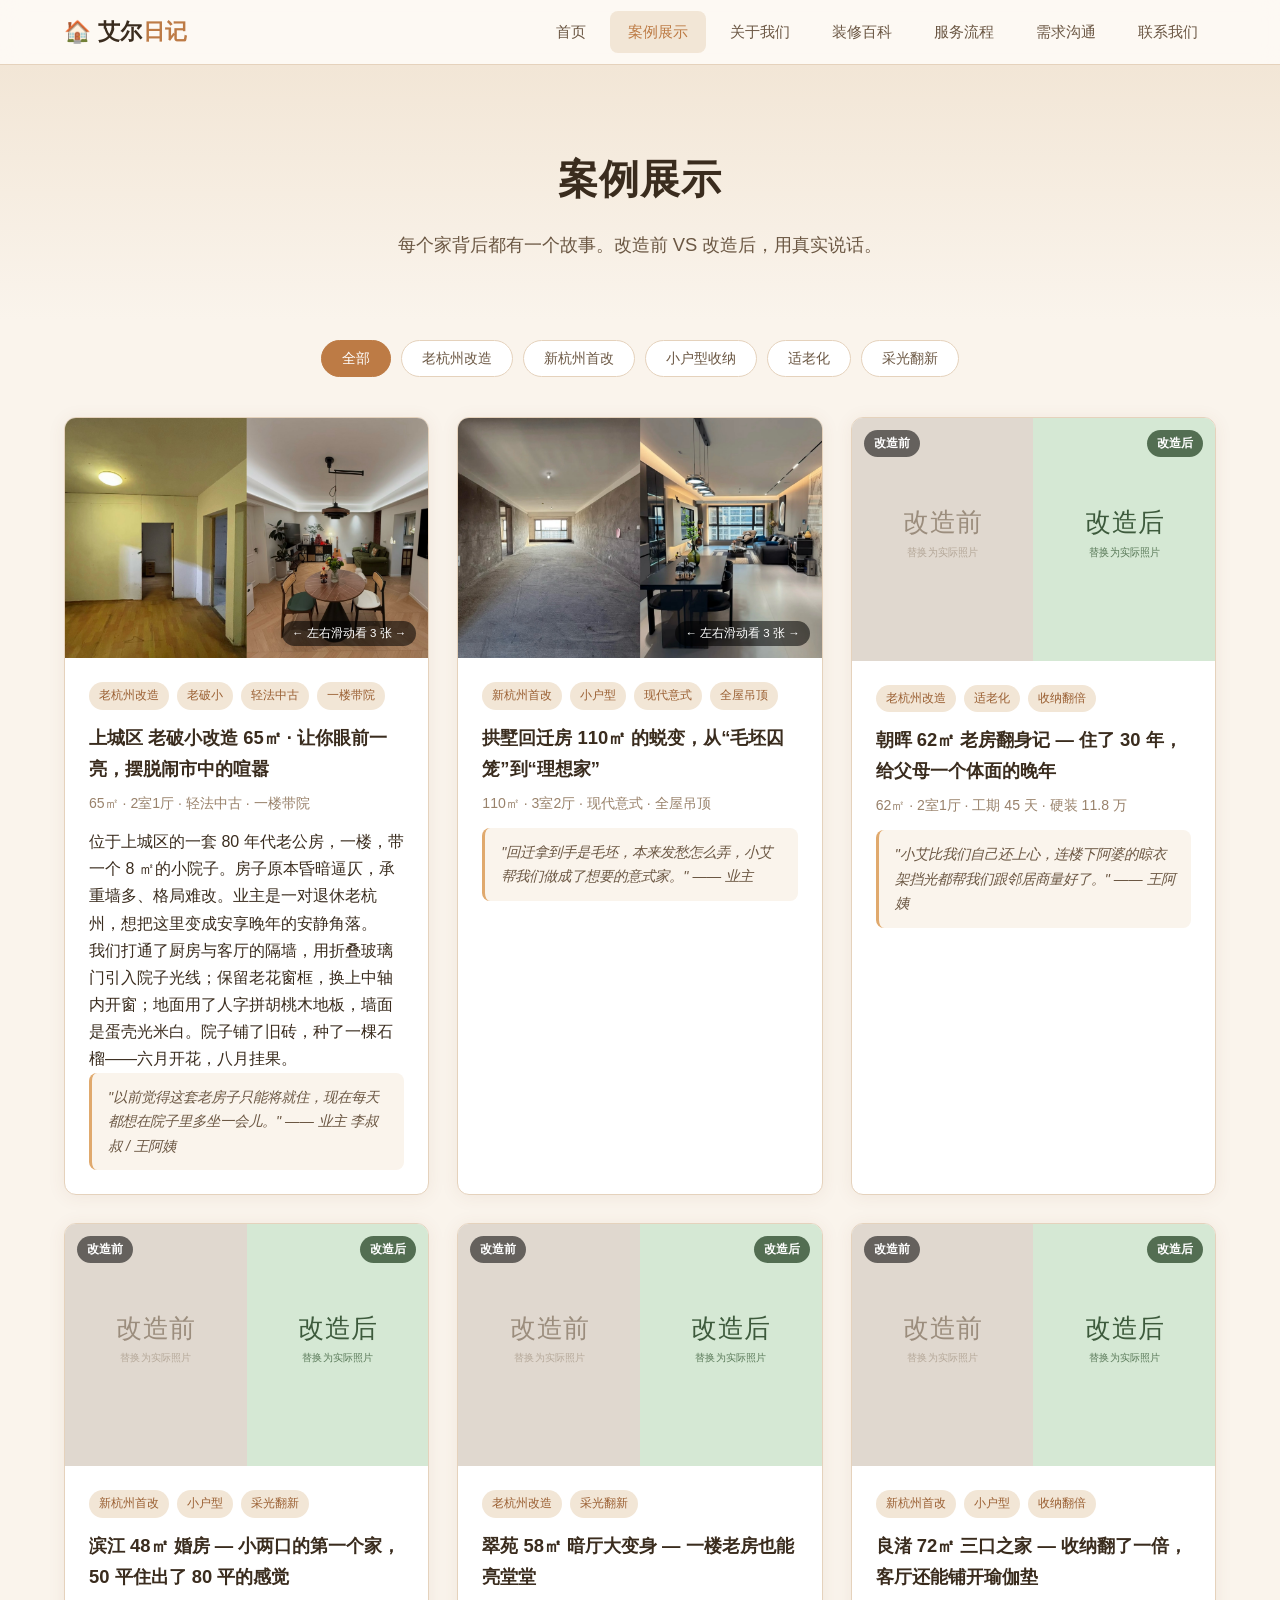
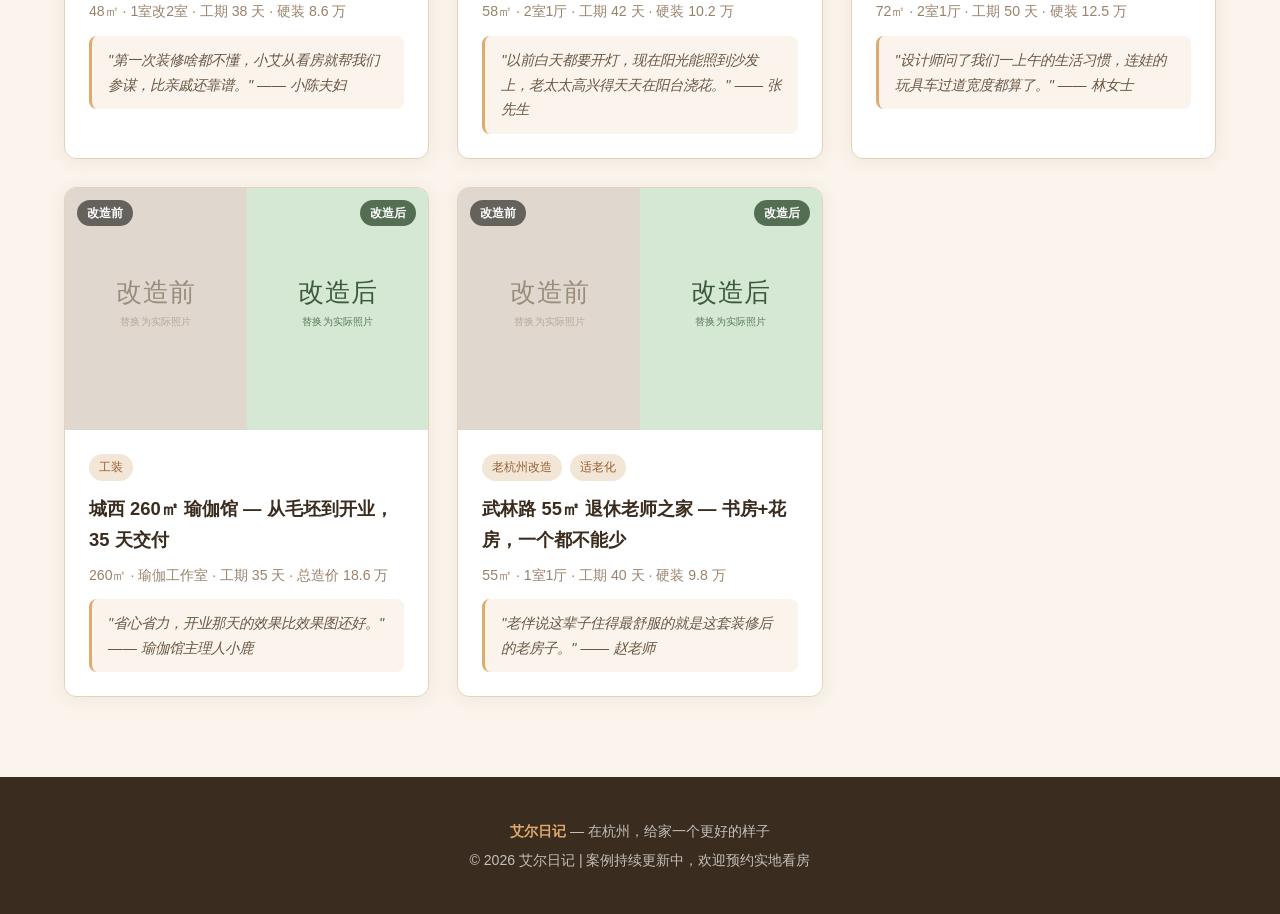
==== commit 8abaf8ef: "update: 案例图片改为各3张" ====
--- a/cases.html
+++ b/cases.html
@@ -48,10 +48,7 @@
         <img src="images/case-lp-1.jpg" alt="老破小改造 实景 1" loading="lazy">
         <img src="images/case-lp-2.jpg" alt="老破小改造 实景 2" loading="lazy">
         <img src="images/case-lp-3.jpg" alt="老破小改造 实景 3" loading="lazy">
-        <img src="images/case-lp-4.jpg" alt="老破小改造 实景 4" loading="lazy">
-        <img src="images/case-lp-5.jpg" alt="老破小改造 实景 5" loading="lazy">
-        <img src="images/case-lp-6.jpg" alt="老破小改造 实景 6" loading="lazy">
-        <span class="gallery-hint">← 左右滑动看 6 张 →</span>
+        <span class="gallery-hint">← 左右滑动看 3 张 →</span>
       </div>
     </div>
     <div class="case-body">
@@ -78,10 +75,7 @@
         <img src="images/case-gs-1.jpg" alt="拱墅回迁房 改造实景 1" loading="lazy">
         <img src="images/case-gs-2.jpg" alt="拱墅回迁房 改造实景 2" loading="lazy">
         <img src="images/case-gs-3.jpg" alt="拱墅回迁房 改造实景 3" loading="lazy">
-        <img src="images/case-gs-4.jpg" alt="拱墅回迁房 改造实景 4" loading="lazy">
-        <img src="images/case-gs-5.jpg" alt="拱墅回迁房 改造实景 5" loading="lazy">
-        <img src="images/case-gs-6.jpg" alt="拱墅回迁房 改造实景 6" loading="lazy">
-        <span class="gallery-hint">← 左右滑动看 6 张 →</span>
+        <span class="gallery-hint">← 左右滑动看 3 张 →</span>
       </div>
     </div>
     <div class="case-body">
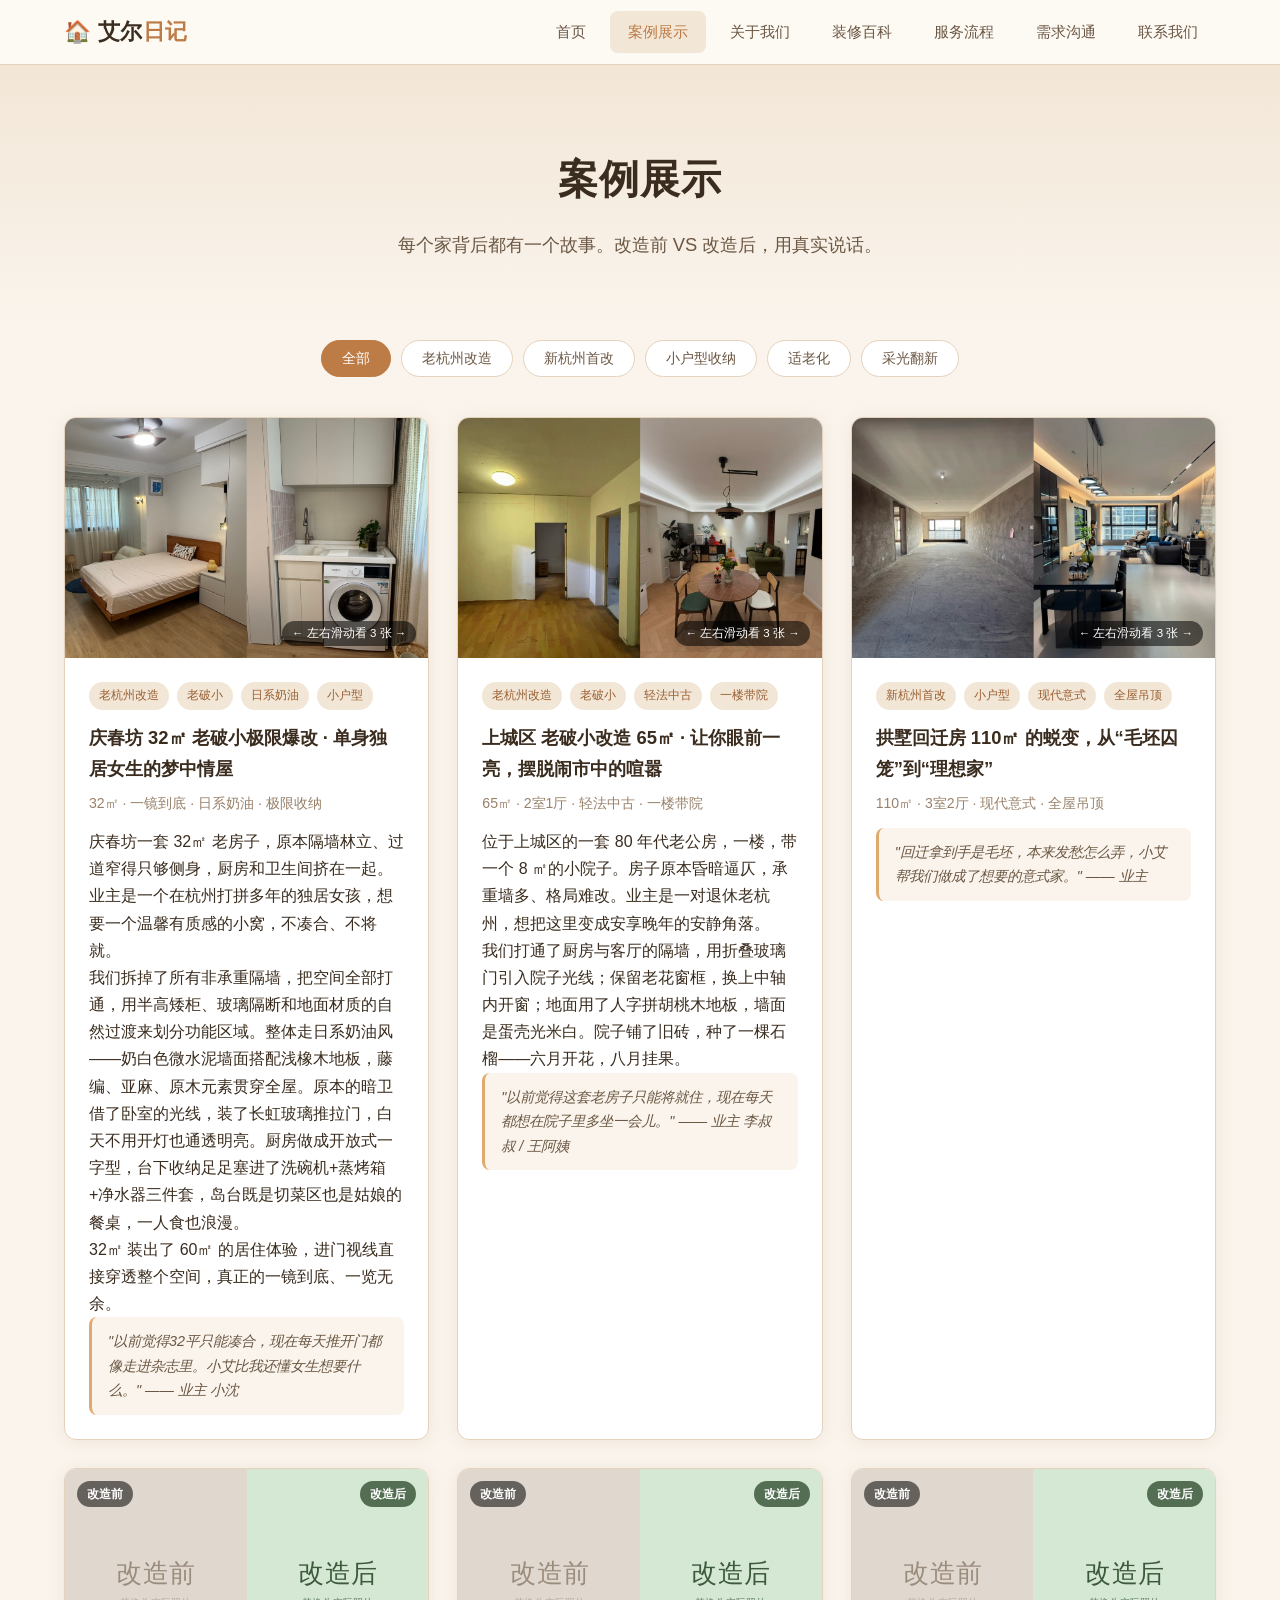
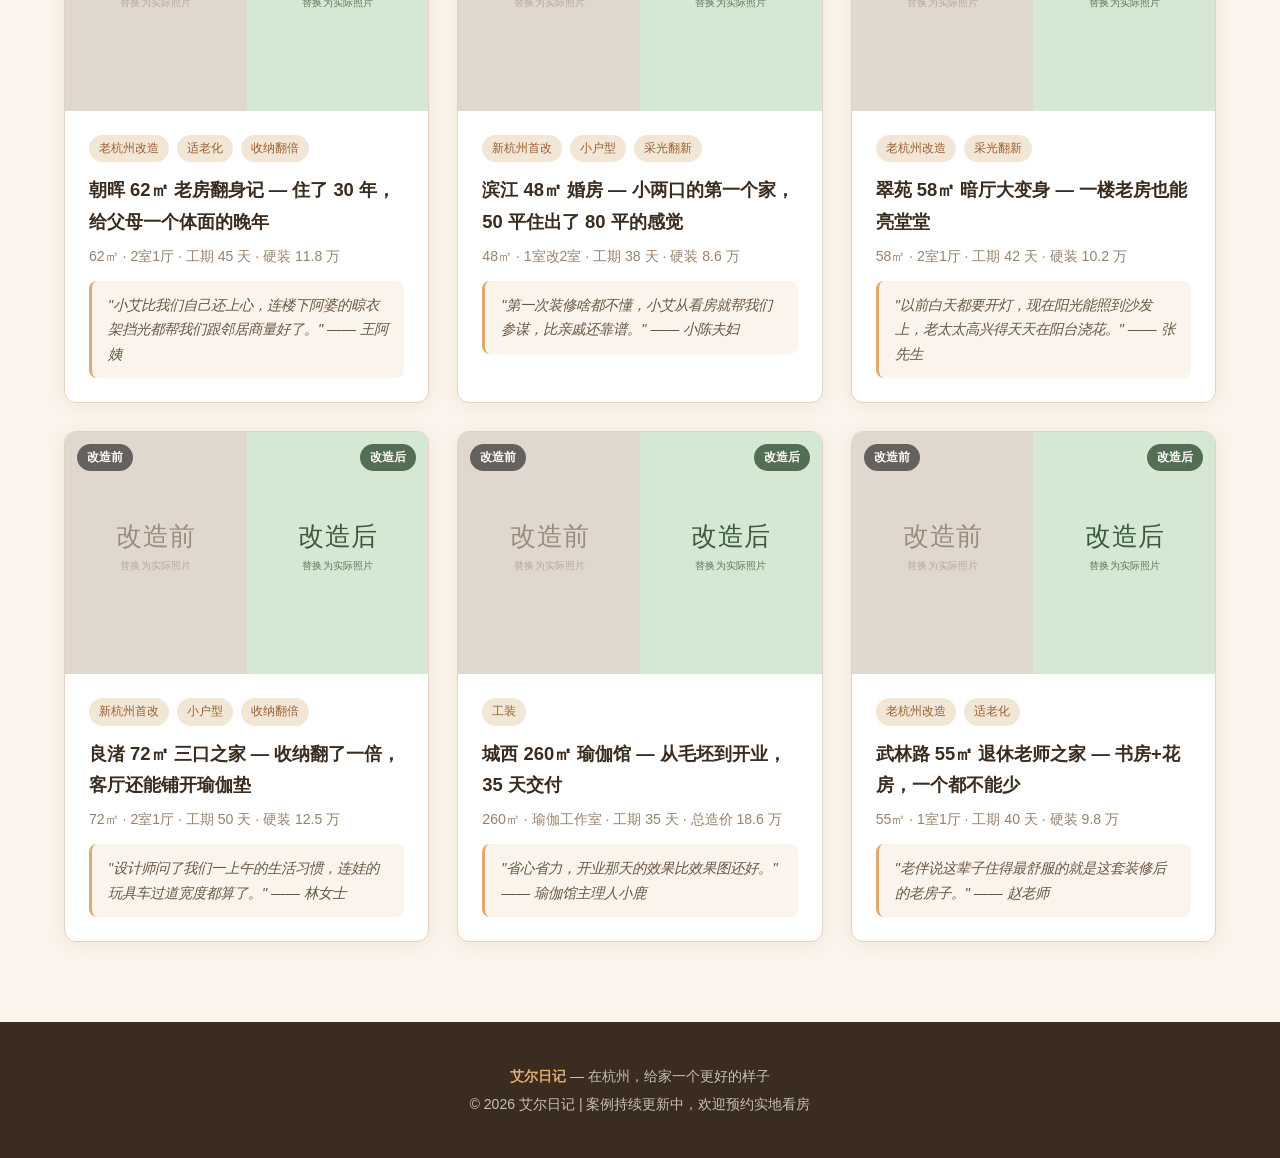
==== commit c86bb854: "new case: 庆春坊32㎡日系奶油极限爆改" ====
--- a/cases.html
+++ b/cases.html
@@ -41,7 +41,35 @@
 
 <div class="case-grid">
 
-  <!-- 案例 1：上城区 老破小 65㎡ 轻法中古（真实照片） -->
+  <!-- 案例 1：庆春坊 32㎡ 日系奶油（真实照片） -->
+  <article class="case-card">
+    <div class="case-gallery-wrap">
+      <div class="case-gallery">
+        <img src="images/case-qc-1.jpg" alt="庆春坊日系奶油改造 实景 1" loading="lazy">
+        <img src="images/case-qc-2.jpg" alt="庆春坊日系奶油改造 实景 2" loading="lazy">
+        <img src="images/case-qc-3.jpg" alt="庆春坊日系奶油改造 实景 3" loading="lazy">
+        <span class="gallery-hint">← 左右滑动看 3 张 →</span>
+      </div>
+    </div>
+    <div class="case-body">
+      <div class="case-tags">
+        <span class="case-tag">老杭州改造</span>
+        <span class="case-tag">老破小</span>
+        <span class="case-tag">日系奶油</span>
+        <span class="case-tag">小户型</span>
+      </div>
+      <h3>庆春坊 32㎡ 老破小极限爆改 · 单身独居女生的梦中情屋</h3>
+      <div class="case-info">32㎡ · 一镜到底 · 日系奶油 · 极限收纳</div>
+      <div class="case-desc">
+        庆春坊一套 32㎡ 老房子，原本隔墙林立、过道窄得只够侧身，厨房和卫生间挤在一起。业主是一个在杭州打拼多年的独居女孩，想要一个温馨有质感的小窝，不凑合、不将就。
+        <br>我们拆掉了所有非承重隔墙，把空间全部打通，用半高矮柜、玻璃隔断和地面材质的自然过渡来划分功能区域。整体走日系奶油风——奶白色微水泥墙面搭配浅橡木地板，藤编、亚麻、原木元素贯穿全屋。原本的暗卫借了卧室的光线，装了长虹玻璃推拉门，白天不用开灯也通透明亮。厨房做成开放式一字型，台下收纳足足塞进了洗碗机+蒸烤箱+净水器三件套，岛台既是切菜区也是姑娘的餐桌，一人食也浪漫。
+        <br>32㎡ 装出了 60㎡ 的居住体验，进门视线直接穿透整个空间，真正的一镜到底、一览无余。
+      </div>
+      <div class="case-quote">"以前觉得32平只能凑合，现在每天推开门都像走进杂志里。小艾比我还懂女生想要什么。" —— 业主 小沈</div>
+    </div>
+  </article>
+
+  <!-- 案例 2：上城区 老破小 65㎡ 轻法中古（真实照片） -->
   <article class="case-card">
     <div class="case-gallery-wrap">
       <div class="case-gallery">
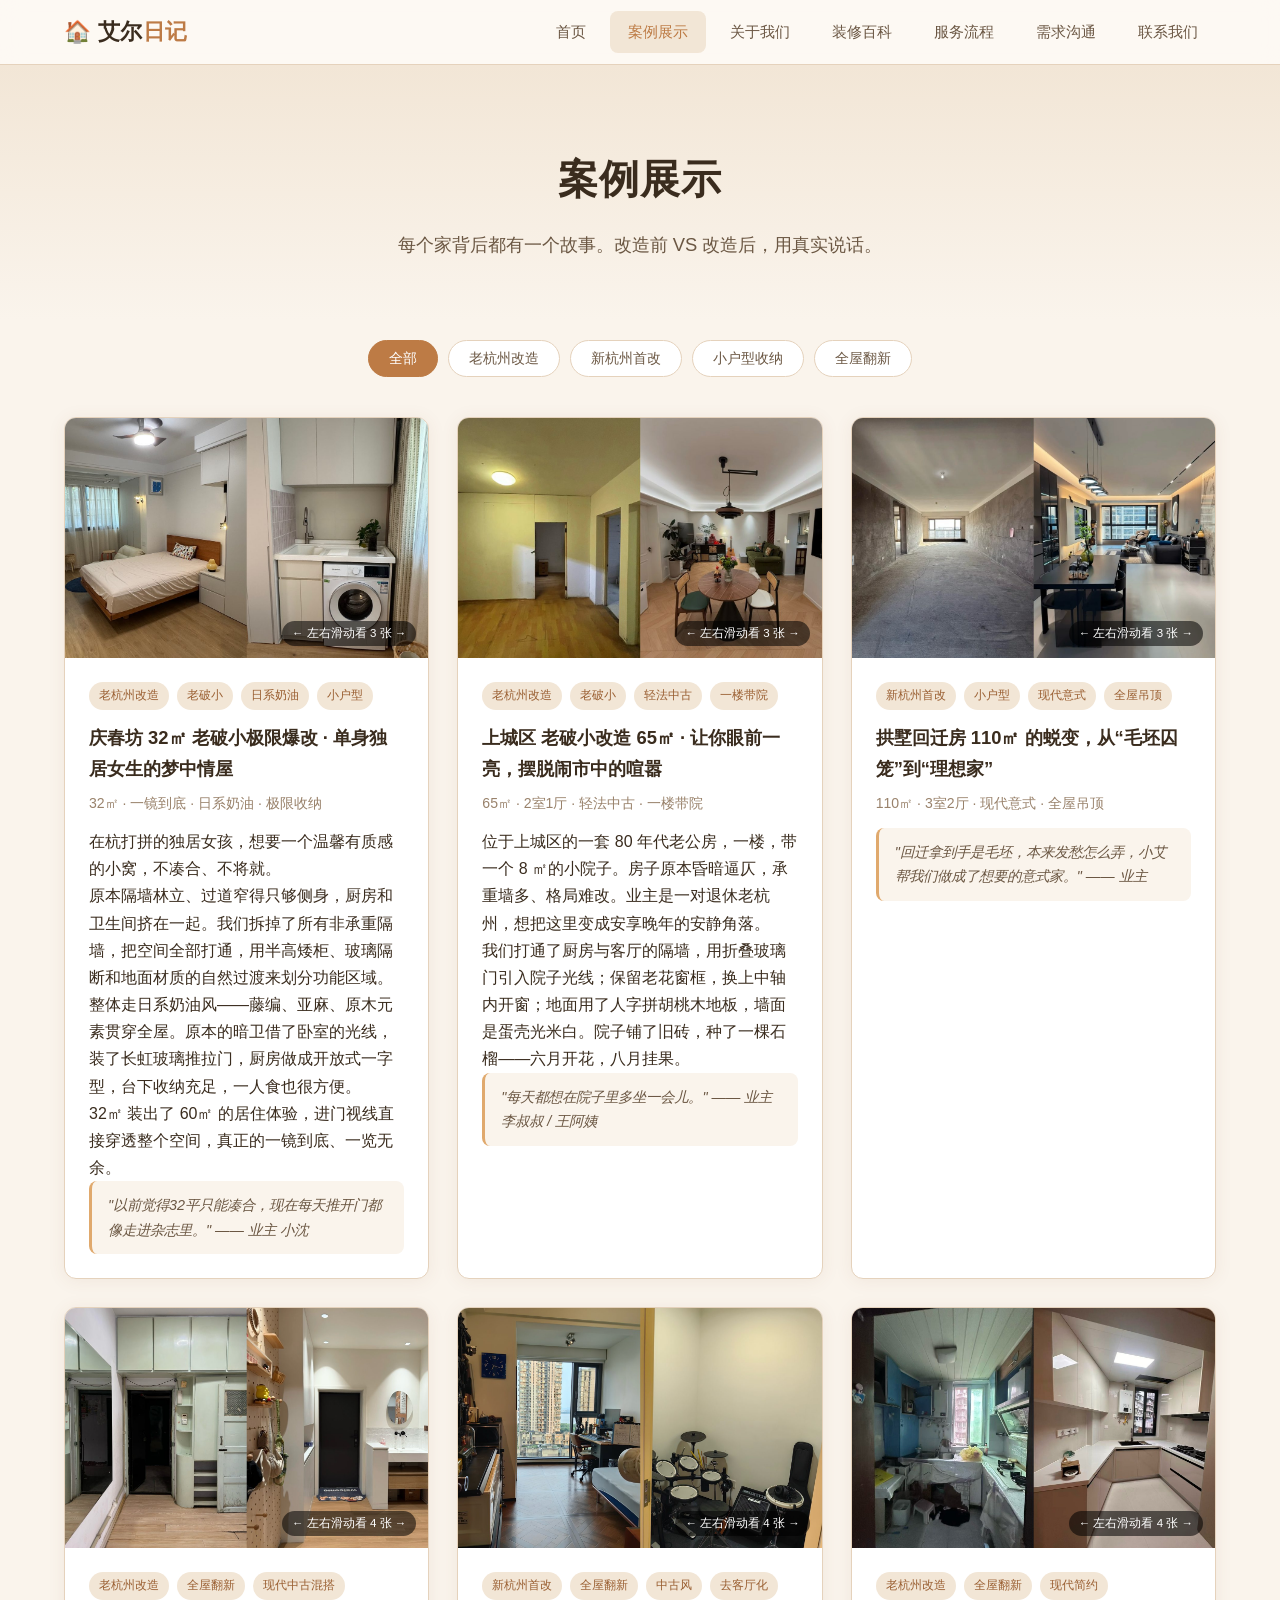
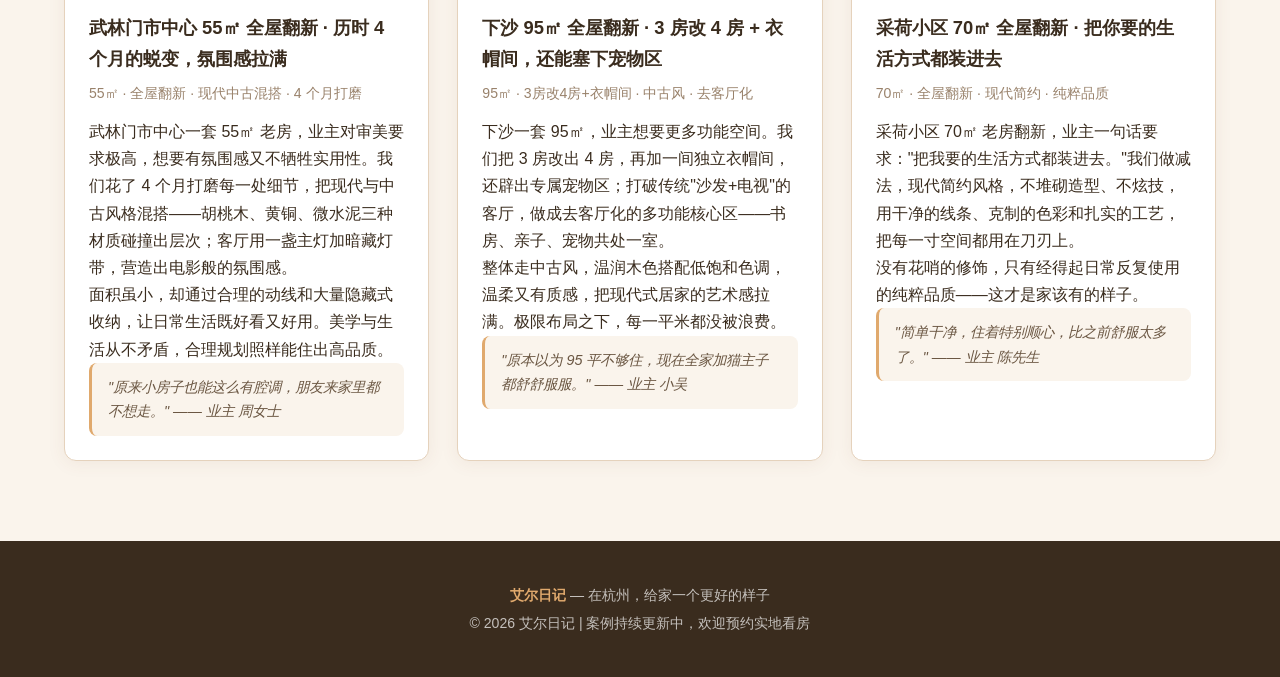
==== commit 6e4effcd: "cases: 补齐 wl/xs/ch 三个真实案例，删除占位图案例" ====
--- a/cases.html
+++ b/cases.html
@@ -35,8 +35,7 @@
   <button class="filter-btn" data-tag="老杭州">老杭州改造</button>
   <button class="filter-btn" data-tag="新杭州">新杭州首改</button>
   <button class="filter-btn" data-tag="小户型">小户型收纳</button>
-  <button class="filter-btn" data-tag="适老化">适老化</button>
-  <button class="filter-btn" data-tag="采光">采光翻新</button>
+  <button class="filter-btn" data-tag="全屋翻新">全屋翻新</button>
 </div>
 
 <div class="case-grid">
@@ -61,11 +60,11 @@
       <h3>庆春坊 32㎡ 老破小极限爆改 · 单身独居女生的梦中情屋</h3>
       <div class="case-info">32㎡ · 一镜到底 · 日系奶油 · 极限收纳</div>
       <div class="case-desc">
-        庆春坊一套 32㎡ 老房子，原本隔墙林立、过道窄得只够侧身，厨房和卫生间挤在一起。业主是一个在杭州打拼多年的独居女孩，想要一个温馨有质感的小窝，不凑合、不将就。
-        <br>我们拆掉了所有非承重隔墙，把空间全部打通，用半高矮柜、玻璃隔断和地面材质的自然过渡来划分功能区域。整体走日系奶油风——奶白色微水泥墙面搭配浅橡木地板，藤编、亚麻、原木元素贯穿全屋。原本的暗卫借了卧室的光线，装了长虹玻璃推拉门，白天不用开灯也通透明亮。厨房做成开放式一字型，台下收纳足足塞进了洗碗机+蒸烤箱+净水器三件套，岛台既是切菜区也是姑娘的餐桌，一人食也浪漫。
+        在杭打拼的独居女孩，想要一个温馨有质感的小窝，不凑合、不将就。
+        <br>原本隔墙林立、过道窄得只够侧身，厨房和卫生间挤在一起。我们拆掉了所有非承重隔墙，把空间全部打通，用半高矮柜、玻璃隔断和地面材质的自然过渡来划分功能区域。整体走日系奶油风——藤编、亚麻、原木元素贯穿全屋。原本的暗卫借了卧室的光线，装了长虹玻璃推拉门，厨房做成开放式一字型，台下收纳充足，一人食也很方便。
         <br>32㎡ 装出了 60㎡ 的居住体验，进门视线直接穿透整个空间，真正的一镜到底、一览无余。
       </div>
-      <div class="case-quote">"以前觉得32平只能凑合，现在每天推开门都像走进杂志里。小艾比我还懂女生想要什么。" —— 业主 小沈</div>
+      <div class="case-quote">"以前觉得32平只能凑合，现在每天推开门都像走进杂志里。" —— 业主 小沈</div>
     </div>
   </article>
 
@@ -92,11 +91,11 @@
         位于上城区的一套 80 年代老公房，一楼，带一个 8 ㎡的小院子。房子原本昏暗逼仄，承重墙多、格局难改。业主是一对退休老杭州，想把这里变成安享晚年的安静角落。
         <br>我们打通了厨房与客厅的隔墙，用折叠玻璃门引入院子光线；保留老花窗框，换上中轴内开窗；地面用了人字拼胡桃木地板，墙面是蛋壳光米白。院子铺了旧砖，种了一棵石榴——六月开花，八月挂果。
       </div>
-      <div class="case-quote">"以前觉得这套老房子只能将就住，现在每天都想在院子里多坐一会儿。" —— 业主 李叔叔 / 王阿姨</div>
-    </div>
-  </article>
-
-  <!-- 案例 2：拱墅回迁房 110㎡ 六图相册（真实照片） -->
+      <div class="case-quote">"每天都想在院子里多坐一会儿。" —— 业主 李叔叔 / 王阿姨</div>
+    </div>
+  </article>
+
+  <!-- 案例 3：拱墅回迁房 110㎡（真实照片） -->
   <article class="case-card">
     <div class="case-gallery-wrap">
       <div class="case-gallery">
@@ -119,119 +118,85 @@
     </div>
   </article>
 
-  <!-- 案例 3 -->
-  <article class="case-card">
-    <div class="case-compare">
-      <img src="images/placeholder-before.svg" alt="改造前">
-      <img src="images/placeholder-after.svg" alt="改造后">
-      <span class="compare-label before">改造前</span>
-      <span class="compare-label after">改造后</span>
-    </div>
-    <div class="case-body">
-      <div class="case-tags">
-        <span class="case-tag">老杭州改造</span>
-        <span class="case-tag">适老化</span>
-        <span class="case-tag">收纳翻倍</span>
-      </div>
-      <h3>朝晖 62㎡ 老房翻身记 — 住了 30 年，给父母一个体面的晚年</h3>
-      <div class="case-info">62㎡ · 2室1厅 · 工期 45 天 · 硬装 11.8 万</div>
-      <div class="case-quote">"小艾比我们自己还上心，连楼下阿婆的晾衣架挡光都帮我们跟邻居商量好了。" —— 王阿姨</div>
-    </div>
-  </article>
-
-  <!-- 案例 4 -->
-  <article class="case-card">
-    <div class="case-compare">
-      <img src="images/placeholder-before.svg" alt="改造前">
-      <img src="images/placeholder-after.svg" alt="改造后">
-      <span class="compare-label before">改造前</span>
-      <span class="compare-label after">改造后</span>
+  <!-- 案例 4：武林门市中心 55㎡ 全屋翻新（真实照片） -->
+  <article class="case-card">
+    <div class="case-gallery-wrap">
+      <div class="case-gallery">
+        <img src="images/case-wl-1.jpg" alt="武林门翻新 实景 1" loading="lazy">
+        <img src="images/case-wl-2.jpg" alt="武林门翻新 实景 2" loading="lazy">
+        <img src="images/case-wl-3.jpg" alt="武林门翻新 实景 3" loading="lazy">
+        <img src="images/case-wl-4.jpg" alt="武林门翻新 实景 4" loading="lazy">
+        <span class="gallery-hint">← 左右滑动看 4 张 →</span>
+      </div>
+    </div>
+    <div class="case-body">
+      <div class="case-tags">
+        <span class="case-tag">老杭州改造</span>
+        <span class="case-tag">全屋翻新</span>
+        <span class="case-tag">现代中古混搭</span>
+      </div>
+      <h3>武林门市中心 55㎡ 全屋翻新 · 历时 4 个月的蜕变，氛围感拉满</h3>
+      <div class="case-info">55㎡ · 全屋翻新 · 现代中古混搭 · 4 个月打磨</div>
+      <div class="case-desc">
+        武林门市中心一套 55㎡ 老房，业主对审美要求极高，想要有氛围感又不牺牲实用性。我们花了 4 个月打磨每一处细节，把现代与中古风格混搭——胡桃木、黄铜、微水泥三种材质碰撞出层次；客厅用一盏主灯加暗藏灯带，营造出电影般的氛围感。
+        <br>面积虽小，却通过合理的动线和大量隐藏式收纳，让日常生活既好看又好用。美学与生活从不矛盾，合理规划照样能住出高品质。
+      </div>
+      <div class="case-quote">"原来小房子也能这么有腔调，朋友来家里都不想走。" —— 业主 周女士</div>
+    </div>
+  </article>
+
+  <!-- 案例 5：下沙 95㎡ 全屋翻新（真实照片） -->
+  <article class="case-card">
+    <div class="case-gallery-wrap">
+      <div class="case-gallery">
+        <img src="images/case-xs-1.jpg" alt="下沙翻新 实景 1" loading="lazy">
+        <img src="images/case-xs-2.jpg" alt="下沙翻新 实景 2" loading="lazy">
+        <img src="images/case-xs-3.jpg" alt="下沙翻新 实景 3" loading="lazy">
+        <img src="images/case-xs-4.jpg" alt="下沙翻新 实景 4" loading="lazy">
+        <span class="gallery-hint">← 左右滑动看 4 张 →</span>
+      </div>
     </div>
     <div class="case-body">
       <div class="case-tags">
         <span class="case-tag">新杭州首改</span>
-        <span class="case-tag">小户型</span>
-        <span class="case-tag">采光翻新</span>
-      </div>
-      <h3>滨江 48㎡ 婚房 — 小两口的第一个家，50 平住出了 80 平的感觉</h3>
-      <div class="case-info">48㎡ · 1室改2室 · 工期 38 天 · 硬装 8.6 万</div>
-      <div class="case-quote">"第一次装修啥都不懂，小艾从看房就帮我们参谋，比亲戚还靠谱。" —— 小陈夫妇</div>
-    </div>
-  </article>
-
-  <!-- 案例 5 -->
-  <article class="case-card">
-    <div class="case-compare">
-      <img src="images/placeholder-before.svg" alt="改造前">
-      <img src="images/placeholder-after.svg" alt="改造后">
-      <span class="compare-label before">改造前</span>
-      <span class="compare-label after">改造后</span>
-    </div>
-    <div class="case-body">
-      <div class="case-tags">
-        <span class="case-tag">老杭州改造</span>
-        <span class="case-tag">采光翻新</span>
-      </div>
-      <h3>翠苑 58㎡ 暗厅大变身 — 一楼老房也能亮堂堂</h3>
-      <div class="case-info">58㎡ · 2室1厅 · 工期 42 天 · 硬装 10.2 万</div>
-      <div class="case-quote">"以前白天都要开灯，现在阳光能照到沙发上，老太太高兴得天天在阳台浇花。" —— 张先生</div>
-    </div>
-  </article>
-
-  <!-- 案例 6 -->
-  <article class="case-card">
-    <div class="case-compare">
-      <img src="images/placeholder-before.svg" alt="改造前">
-      <img src="images/placeholder-after.svg" alt="改造后">
-      <span class="compare-label before">改造前</span>
-      <span class="compare-label after">改造后</span>
-    </div>
-    <div class="case-body">
-      <div class="case-tags">
-        <span class="case-tag">新杭州首改</span>
-        <span class="case-tag">小户型</span>
-        <span class="case-tag">收纳翻倍</span>
-      </div>
-      <h3>良渚 72㎡ 三口之家 — 收纳翻了一倍，客厅还能铺开瑜伽垫</h3>
-      <div class="case-info">72㎡ · 2室1厅 · 工期 50 天 · 硬装 12.5 万</div>
-      <div class="case-quote">"设计师问了我们一上午的生活习惯，连娃的玩具车过道宽度都算了。" —— 林女士</div>
-    </div>
-  </article>
-
-  <!-- 案例 7 -->
-  <article class="case-card">
-    <div class="case-compare">
-      <img src="images/placeholder-before.svg" alt="改造前">
-      <img src="images/placeholder-after.svg" alt="改造后">
-      <span class="compare-label before">改造前</span>
-      <span class="compare-label after">改造后</span>
-    </div>
-    <div class="case-body">
-      <div class="case-tags">
-        <span class="case-tag">工装</span>
-      </div>
-      <h3>城西 260㎡ 瑜伽馆 — 从毛坯到开业，35 天交付</h3>
-      <div class="case-info">260㎡ · 瑜伽工作室 · 工期 35 天 · 总造价 18.6 万</div>
-      <div class="case-quote">"省心省力，开业那天的效果比效果图还好。" —— 瑜伽馆主理人小鹿</div>
-    </div>
-  </article>
-
-  <!-- 案例 8 -->
-  <article class="case-card">
-    <div class="case-compare">
-      <img src="images/placeholder-before.svg" alt="改造前">
-      <img src="images/placeholder-after.svg" alt="改造后">
-      <span class="compare-label before">改造前</span>
-      <span class="compare-label after">改造后</span>
-    </div>
-    <div class="case-body">
-      <div class="case-tags">
-        <span class="case-tag">老杭州改造</span>
-        <span class="case-tag">适老化</span>
-      </div>
-      <h3>武林路 55㎡ 退休老师之家 — 书房+花房，一个都不能少</h3>
-      <div class="case-info">55㎡ · 1室1厅 · 工期 40 天 · 硬装 9.8 万</div>
-      <div class="case-quote">"老伴说这辈子住得最舒服的就是这套装修后的老房子。" —— 赵老师</div>
+        <span class="case-tag">全屋翻新</span>
+        <span class="case-tag">中古风</span>
+        <span class="case-tag">去客厅化</span>
+      </div>
+      <h3>下沙 95㎡ 全屋翻新 · 3 房改 4 房 + 衣帽间，还能塞下宠物区</h3>
+      <div class="case-info">95㎡ · 3房改4房+衣帽间 · 中古风 · 去客厅化</div>
+      <div class="case-desc">
+        下沙一套 95㎡，业主想要更多功能空间。我们把 3 房改出 4 房，再加一间独立衣帽间，还辟出专属宠物区；打破传统"沙发+电视"的客厅，做成去客厅化的多功能核心区——书房、亲子、宠物共处一室。
+        <br>整体走中古风，温润木色搭配低饱和色调，温柔又有质感，把现代式居家的艺术感拉满。极限布局之下，每一平米都没被浪费。
+      </div>
+      <div class="case-quote">"原本以为 95 平不够住，现在全家加猫主子都舒舒服服。" —— 业主 小吴</div>
+    </div>
+  </article>
+
+  <!-- 案例 6：采荷小区 70㎡ 全屋翻新（真实照片） -->
+  <article class="case-card">
+    <div class="case-gallery-wrap">
+      <div class="case-gallery">
+        <img src="images/case-ch-1.jpg" alt="采荷翻新 实景 1" loading="lazy">
+        <img src="images/case-ch-2.jpg" alt="采荷翻新 实景 2" loading="lazy">
+        <img src="images/case-ch-3.jpg" alt="采荷翻新 实景 3" loading="lazy">
+        <img src="images/case-ch-4.jpg" alt="采荷翻新 实景 4" loading="lazy">
+        <span class="gallery-hint">← 左右滑动看 4 张 →</span>
+      </div>
+    </div>
+    <div class="case-body">
+      <div class="case-tags">
+        <span class="case-tag">老杭州改造</span>
+        <span class="case-tag">全屋翻新</span>
+        <span class="case-tag">现代简约</span>
+      </div>
+      <h3>采荷小区 70㎡ 全屋翻新 · 把你要的生活方式都装进去</h3>
+      <div class="case-info">70㎡ · 全屋翻新 · 现代简约 · 纯粹品质</div>
+      <div class="case-desc">
+        采荷小区 70㎡ 老房翻新，业主一句话要求："把我要的生活方式都装进去。"我们做减法，现代简约风格，不堆砌造型、不炫技，用干净的线条、克制的色彩和扎实的工艺，把每一寸空间都用在刀刃上。
+        <br>没有花哨的修饰，只有经得起日常反复使用的纯粹品质——这才是家该有的样子。
+      </div>
+      <div class="case-quote">"简单干净，住着特别顺心，比之前舒服太多了。" —— 业主 陈先生</div>
     </div>
   </article>
 
--- a/css/style.css
+++ b/css/style.css
@@ -235,13 +235,17 @@
 .about-hero-img {
   display: flex;
   justify-content: center;
-  margin: 0 auto 4px;
+  margin: 0 auto 8px;
 }
 .about-intro { margin-top: 0; }
 .about-hero-img img {
-  width: 100%;
-  max-width: 420px;
+  width: auto;
+  max-width: 220px;
   height: auto;
+  max-height: 160px;
+}
+@media (max-width: 480px) {
+  .about-hero-img img { max-width: 160px; max-height: 120px; }
 }
 
 /* ===== 联系页装饰 ===== */
